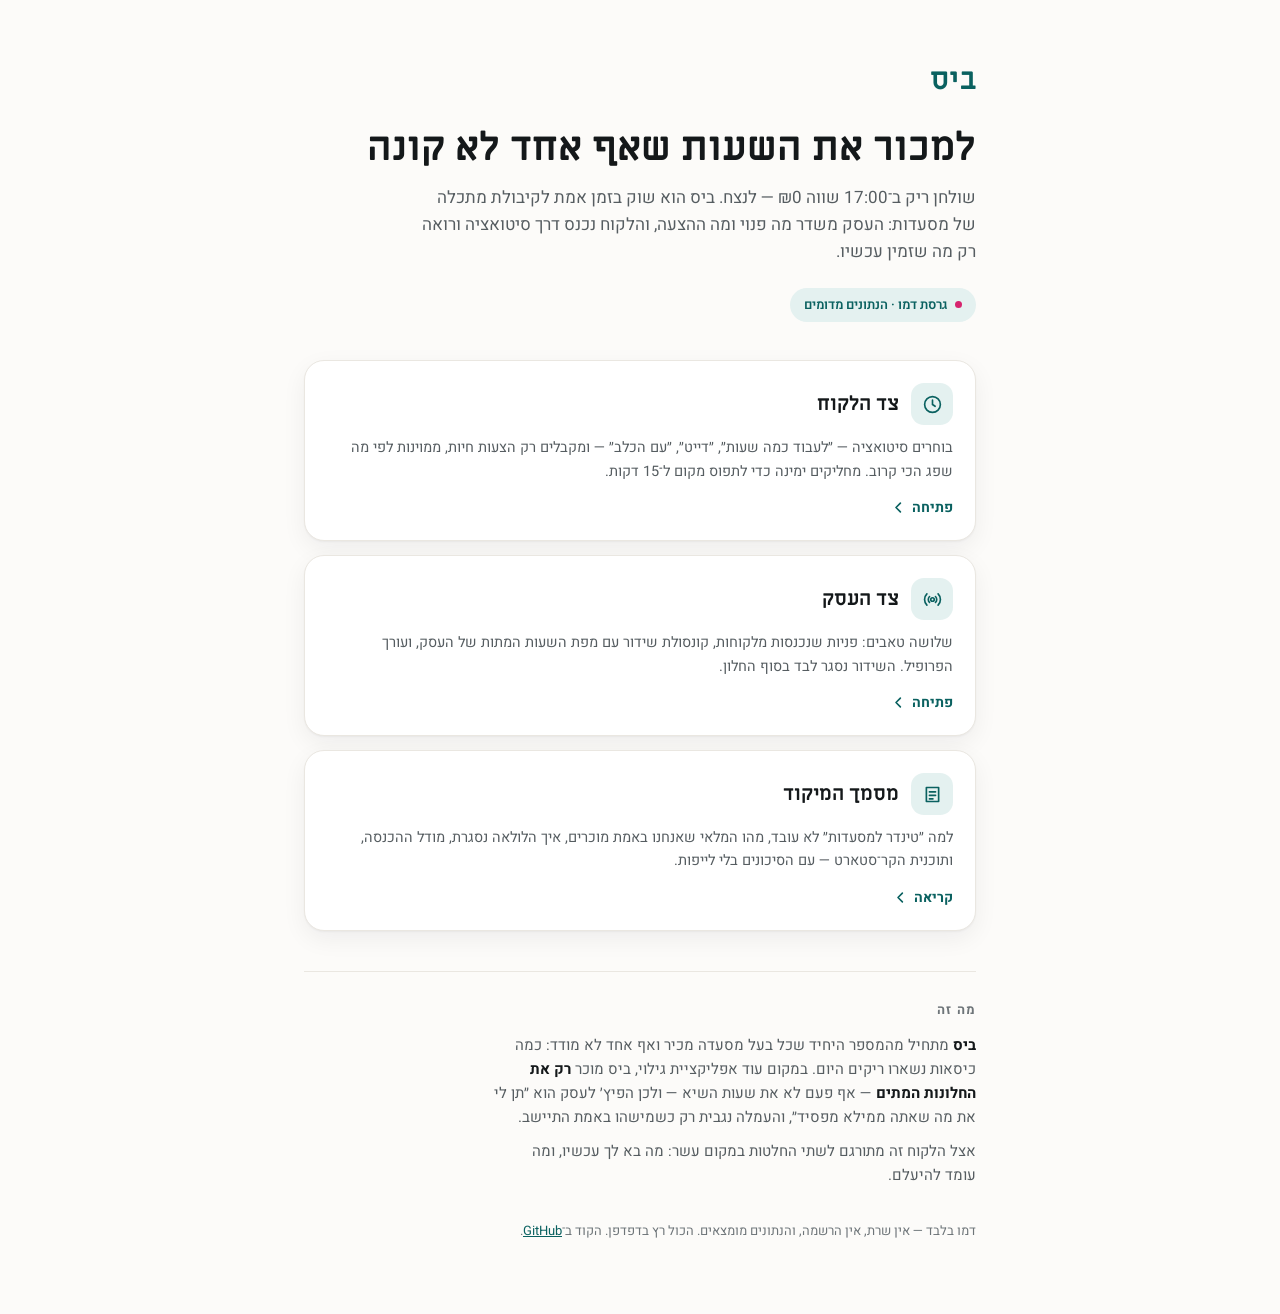
==== index.html @ d041644c "ביס — demo: customer app, business app, focusing memo A browser-only demo for a real-time marketplac" ====
<!doctype html>
<html lang="he">
<head>
<meta charset="utf-8" />
<meta name="viewport" content="width=device-width, initial-scale=1, viewport-fit=cover" />
<meta name="theme-color" content="#FCFBF9" />
<title>ביס · דמו</title>
<meta name="description" content="ביס — שוק בזמן אמת לקיבולת מתכלה של מסעדות. דמו של צד הלקוח, צד העסק ומסמך המיקוד." />
<link rel="preconnect" href="https://fonts.googleapis.com" />
<link rel="preconnect" href="https://fonts.gstatic.com" crossorigin />
<link rel="stylesheet" href="https://fonts.googleapis.com/css2?family=Heebo:wght@400;500;600;700;800&family=Miriam+Libre:wght@400;700&display=swap" />
<style>
:root {
    --paper: #FCFBF9;
    --card: #FFFFFF;
    --card-2: #F5F3EF;
    --line: #EAE7E1;
    --ink: #14181A;
    --ink-soft: #565D61;
    --ink-faint: #6E7579;
    --teal: #0E7C7B;
    --teal-deep: #0A6160;
    --teal-tint: #E4F1F0;
    --pink: #D6246E;
    --shadow: 0 1px 2px rgba(20,24,26,.04), 0 8px 24px rgba(20,24,26,.06);
    --font-display: 'Miriam Libre', Heebo, Georgia, serif;
    --font-ui: 'Heebo', system-ui, -apple-system, 'Segoe UI', sans-serif;
}
* { margin: 0; padding: 0; box-sizing: border-box; }
body {
    background: var(--paper); color: var(--ink);
    font-family: var(--font-ui); line-height: 1.6;
    direction: rtl;
    -webkit-font-smoothing: antialiased;
}
.wrap { max-width: 720px; margin: 0 auto; padding: 56px 24px 72px; }

.mark {
    font-family: var(--font-display); font-weight: 700;
    font-size: 30px; color: var(--teal-deep); letter-spacing: .3px;
}
h1 {
    font-family: var(--font-display); font-weight: 700;
    font-size: clamp(28px, 6vw, 40px); line-height: 1.2;
    margin-top: 20px; text-wrap: balance;
}
.lede {
    font-size: 17px; color: var(--ink-soft); margin-top: 12px;
    max-width: 56ch; text-wrap: pretty;
}
.pill {
    display: inline-flex; align-items: center; gap: 8px;
    background: var(--teal-tint); color: var(--teal-deep);
    font-size: 13px; font-weight: 600;
    padding: 7px 14px; border-radius: 999px; margin-top: 22px;
}
.pill i { width: 7px; height: 7px; border-radius: 50%; background: var(--pink); }

.grid { display: grid; gap: 14px; margin-top: 38px; }
a.card {
    display: block; text-decoration: none; color: inherit;
    background: var(--card); border: 1px solid var(--line);
    border-radius: 20px; padding: 22px 22px 20px;
    box-shadow: var(--shadow);
    transition: transform .16s ease, box-shadow .16s ease, border-color .16s ease;
}
a.card:hover {
    transform: translateY(-2px);
    border-color: var(--teal);
    box-shadow: 0 2px 6px rgba(20,24,26,.05), 0 16px 36px rgba(20,24,26,.10);
}
a.card:focus-visible { outline: 3px solid var(--teal); outline-offset: 3px; }
.card .top { display: flex; align-items: center; gap: 12px; }
.card .ico {
    width: 42px; height: 42px; flex-shrink: 0; border-radius: 13px;
    background: var(--teal-tint); color: var(--teal-deep);
    display: grid; place-items: center;
}
.card .ico svg { width: 21px; height: 21px; }
.card h2 { font-family: var(--font-display); font-weight: 700; font-size: 20px; }
.card p { font-size: 14.5px; color: var(--ink-soft); margin-top: 11px; text-wrap: pretty; }
.card .go {
    display: inline-flex; align-items: center; gap: 6px;
    margin-top: 14px; font-size: 14px; font-weight: 700; color: var(--teal-deep);
}
.card .go svg { width: 15px; height: 15px; }

.about {
    margin-top: 40px; padding-top: 28px; border-top: 1px solid var(--line);
}
.about h3 { font-size: 13px; font-weight: 700; letter-spacing: 1.2px; color: var(--ink-faint); }
.about p { font-size: 15px; color: var(--ink-soft); margin-top: 12px; max-width: 62ch; text-wrap: pretty; }
.about p + p { margin-top: 10px; }
.about b { color: var(--ink); font-weight: 700; }

.foot { margin-top: 34px; font-size: 13px; color: var(--ink-faint); }
.foot a { color: var(--teal-deep); }

@media (prefers-reduced-motion: reduce) { a.card { transition: none; } }
</style>
</head>
<body>
<div class="wrap">

    <div class="mark">ביס</div>
    <h1>למכור את השעות שאף אחד לא קונה</h1>
    <p class="lede">
        שולחן ריק ב־17:00 שווה ₪0 — לנצח. ביס הוא שוק בזמן אמת לקיבולת מתכלה של מסעדות:
        העסק משדר מה פנוי ומה ההצעה, והלקוח נכנס דרך סיטואציה ורואה רק מה שזמין עכשיו.
    </p>
    <div class="pill"><i></i>גרסת דמו · הנתונים מדומים</div>

    <div class="grid">

        <a class="card" href="customer.html">
            <div class="top">
                <div class="ico">
                    <svg viewBox="0 0 24 24" fill="none" stroke="currentColor" stroke-width="1.9" stroke-linecap="round"><circle cx="12" cy="12" r="9"></circle><path d="M12 7v5l3 2"></path></svg>
                </div>
                <h2>צד הלקוח</h2>
            </div>
            <p>
                בוחרים סיטואציה — ״לעבוד כמה שעות״, ״דייט״, ״עם הכלב״ — ומקבלים רק הצעות חיות,
                ממוינות לפי מה שפג הכי קרוב. מחליקים ימינה כדי לתפוס מקום ל־15 דקות.
            </p>
            <span class="go">פתיחה
                <svg viewBox="0 0 24 24" fill="none" stroke="currentColor" stroke-width="2.6" stroke-linecap="round" stroke-linejoin="round"><path d="M15 5l-7 7 7 7"></path></svg>
            </span>
        </a>

        <a class="card" href="business.html">
            <div class="top">
                <div class="ico">
                    <svg viewBox="0 0 24 24" fill="none" stroke="currentColor" stroke-width="1.9" stroke-linecap="round" stroke-linejoin="round"><circle cx="12" cy="12" r="2"></circle><path d="M8.6 8.6a4.8 4.8 0 0 0 0 6.8M15.4 8.6a4.8 4.8 0 0 1 0 6.8"></path><path d="M5.6 5.6a9 9 0 0 0 0 12.8M18.4 5.6a9 9 0 0 1 0 12.8"></path></svg>
                </div>
                <h2>צד העסק</h2>
            </div>
            <p>
                שלושה טאבים: פניות שנכנסות מלקוחות, קונסולת שידור עם מפת השעות המתות של העסק,
                ועורך הפרופיל. השידור נסגר לבד בסוף החלון.
            </p>
            <span class="go">פתיחה
                <svg viewBox="0 0 24 24" fill="none" stroke="currentColor" stroke-width="2.6" stroke-linecap="round" stroke-linejoin="round"><path d="M15 5l-7 7 7 7"></path></svg>
            </span>
        </a>

        <a class="card" href="concept.html">
            <div class="top">
                <div class="ico">
                    <svg viewBox="0 0 24 24" fill="none" stroke="currentColor" stroke-width="1.9" stroke-linecap="round" stroke-linejoin="round"><path d="M5 4h14v16H5z"></path><path d="M8.5 9h7M8.5 13h7M8.5 17h4"></path></svg>
                </div>
                <h2>מסמך המיקוד</h2>
            </div>
            <p>
                למה ״טינדר למסעדות״ לא עובד, מהו המלאי שאנחנו באמת מוכרים, איך הלולאה נסגרת,
                מודל ההכנסה, ותוכנית הקר־סטארט — עם הסיכונים בלי לייפות.
            </p>
            <span class="go">קריאה
                <svg viewBox="0 0 24 24" fill="none" stroke="currentColor" stroke-width="2.6" stroke-linecap="round" stroke-linejoin="round"><path d="M15 5l-7 7 7 7"></path></svg>
            </span>
        </a>

    </div>

    <div class="about">
        <h3>מה זה</h3>
        <p>
            <b>ביס</b> מתחיל מהמספר היחיד שכל בעל מסעדה מכיר ואף אחד לא מודד: כמה כיסאות נשארו ריקים היום.
            במקום עוד אפליקציית גילוי, ביס מוכר <b>רק את החלונות המתים</b> — אף פעם לא את שעות השיא —
            ולכן הפיץ׳ לעסק הוא ״תן לי את מה שאתה ממילא מפסיד״, והעמלה נגבית רק כשמישהו באמת התיישב.
        </p>
        <p>
            אצל הלקוח זה מתורגם לשתי החלטות במקום עשר: מה בא לך עכשיו, ומה עומד להיעלם.
        </p>
    </div>

    <p class="foot">
        דמו בלבד — אין שרת, אין הרשמה, והנתונים מומצאים. הכול רץ בדפדפן.
        הקוד ב־<a href="https://github.com/Ld2000king/taim-li">GitHub</a>.
    </p>

</div>
</body>
</html>
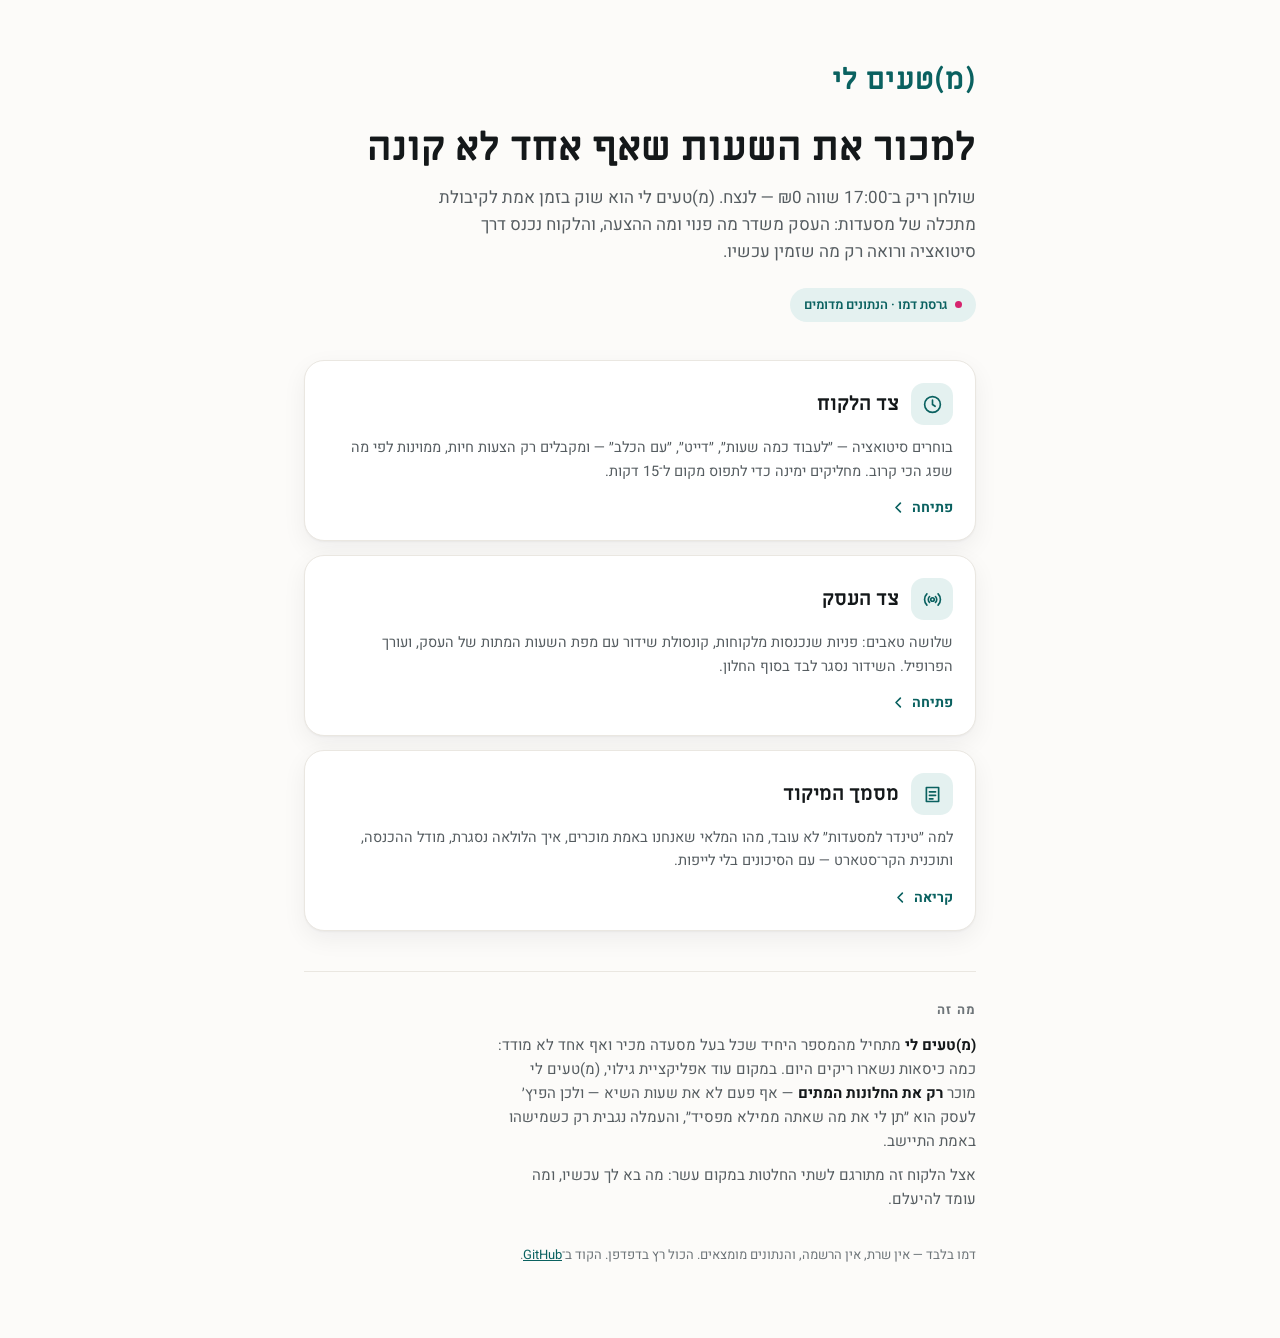
==== commit 051b50a2: "rename: ביס -> (מ)טעים לי Renames the product across every surface — titles, wordmarks, meta descrip" ====
--- a/index.html
+++ b/index.html
@@ -4,8 +4,8 @@
 <meta charset="utf-8" />
 <meta name="viewport" content="width=device-width, initial-scale=1, viewport-fit=cover" />
 <meta name="theme-color" content="#FCFBF9" />
-<title>ביס · דמו</title>
-<meta name="description" content="ביס — שוק בזמן אמת לקיבולת מתכלה של מסעדות. דמו של צד הלקוח, צד העסק ומסמך המיקוד." />
+<title>(מ)טעים לי · דמו</title>
+<meta name="description" content="(מ)טעים לי — שוק בזמן אמת לקיבולת מתכלה של מסעדות. דמו של צד הלקוח, צד העסק ומסמך המיקוד." />
 <link rel="preconnect" href="https://fonts.googleapis.com" />
 <link rel="preconnect" href="https://fonts.gstatic.com" crossorigin />
 <link rel="stylesheet" href="https://fonts.googleapis.com/css2?family=Heebo:wght@400;500;600;700;800&family=Miriam+Libre:wght@400;700&display=swap" />
@@ -102,10 +102,10 @@
 <body>
 <div class="wrap">
 
-    <div class="mark">ביס</div>
+    <div class="mark">(מ)טעים לי</div>
     <h1>למכור את השעות שאף אחד לא קונה</h1>
     <p class="lede">
-        שולחן ריק ב־17:00 שווה ₪0 — לנצח. ביס הוא שוק בזמן אמת לקיבולת מתכלה של מסעדות:
+        שולחן ריק ב־17:00 שווה ₪0 — לנצח. (מ)טעים לי הוא שוק בזמן אמת לקיבולת מתכלה של מסעדות:
         העסק משדר מה פנוי ומה ההצעה, והלקוח נכנס דרך סיטואציה ורואה רק מה שזמין עכשיו.
     </p>
     <div class="pill"><i></i>גרסת דמו · הנתונים מדומים</div>
@@ -165,8 +165,8 @@
     <div class="about">
         <h3>מה זה</h3>
         <p>
-            <b>ביס</b> מתחיל מהמספר היחיד שכל בעל מסעדה מכיר ואף אחד לא מודד: כמה כיסאות נשארו ריקים היום.
-            במקום עוד אפליקציית גילוי, ביס מוכר <b>רק את החלונות המתים</b> — אף פעם לא את שעות השיא —
+            <b>(מ)טעים לי</b> מתחיל מהמספר היחיד שכל בעל מסעדה מכיר ואף אחד לא מודד: כמה כיסאות נשארו ריקים היום.
+            במקום עוד אפליקציית גילוי, (מ)טעים לי מוכר <b>רק את החלונות המתים</b> — אף פעם לא את שעות השיא —
             ולכן הפיץ׳ לעסק הוא ״תן לי את מה שאתה ממילא מפסיד״, והעמלה נגבית רק כשמישהו באמת התיישב.
         </p>
         <p>
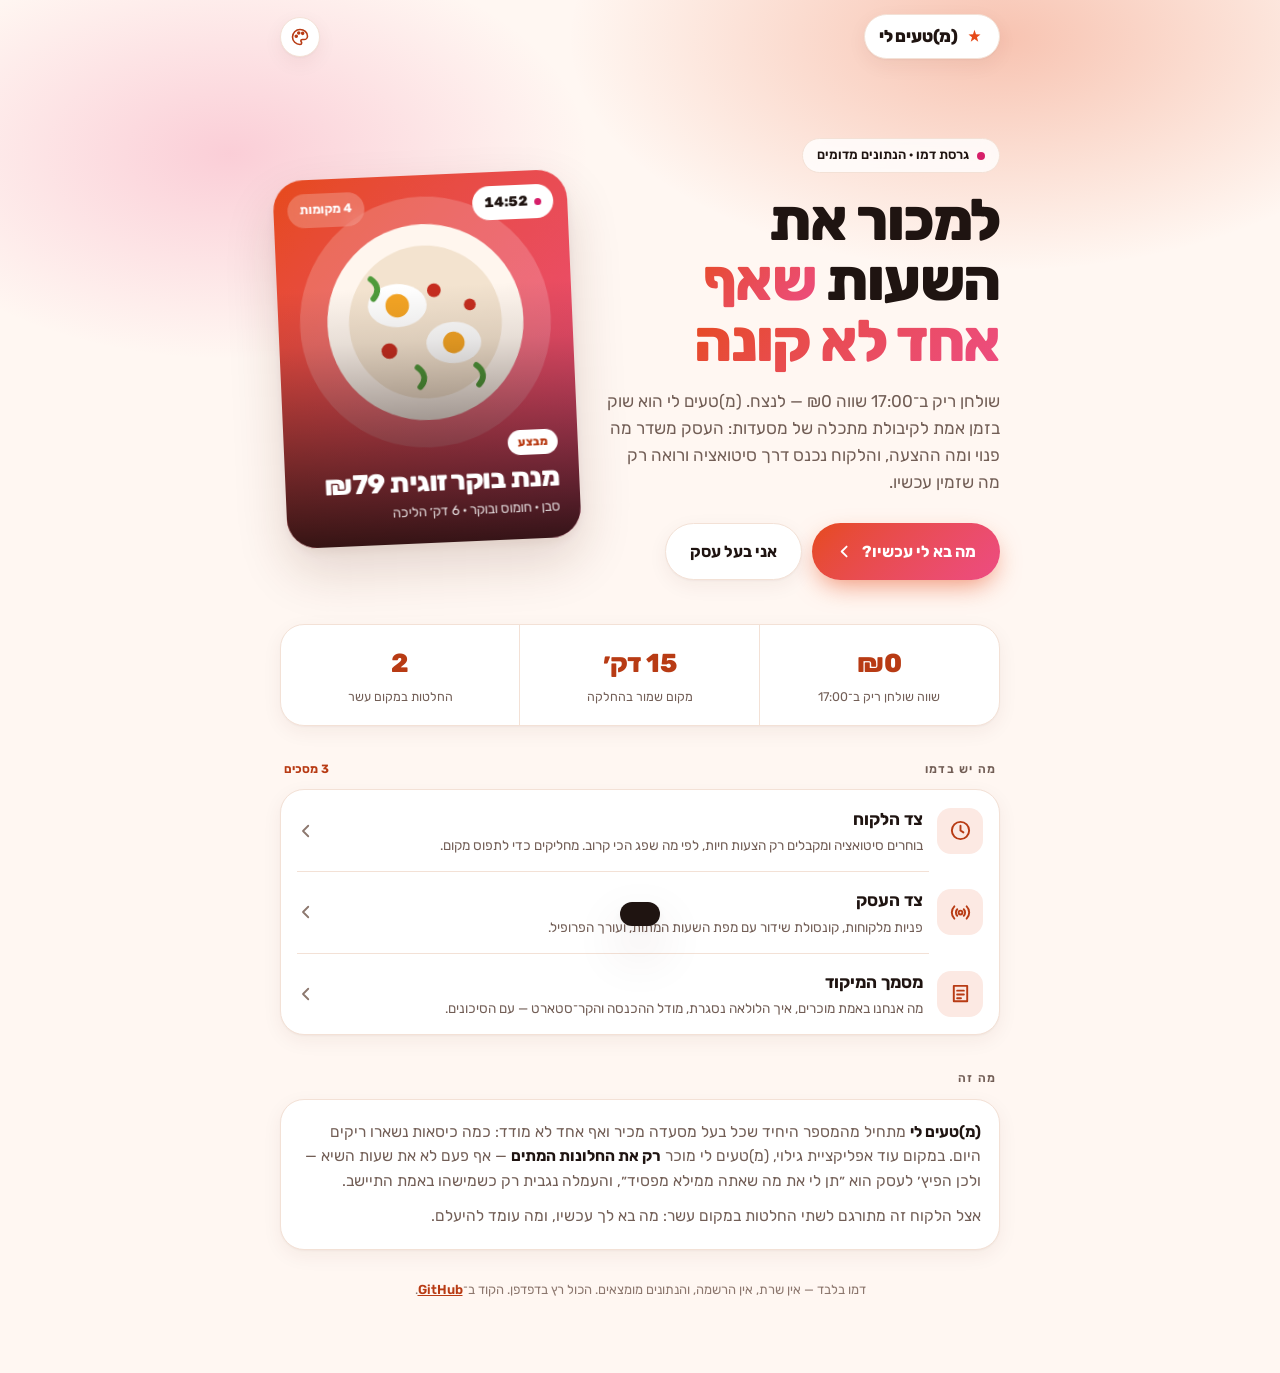
==== commit 1f65317b: "SuperUI pass 2: text size, UI style, review step, large->compact titles - appearance sheet: text siz" ====
--- a/index.html
+++ b/index.html
@@ -1,184 +1,851 @@
 <!doctype html>
-<html lang="he">
+<html lang="he" dir="rtl">
 <head>
 <meta charset="utf-8" />
 <meta name="viewport" content="width=device-width, initial-scale=1, viewport-fit=cover" />
-<meta name="theme-color" content="#FCFBF9" />
+<meta name="theme-color" content="#FFF7F2" />
 <title>(מ)טעים לי · דמו</title>
 <meta name="description" content="(מ)טעים לי — שוק בזמן אמת לקיבולת מתכלה של מסעדות. דמו של צד הלקוח, צד העסק ומסמך המיקוד." />
 <link rel="preconnect" href="https://fonts.googleapis.com" />
 <link rel="preconnect" href="https://fonts.gstatic.com" crossorigin />
-<link rel="stylesheet" href="https://fonts.googleapis.com/css2?family=Heebo:wght@400;500;600;700;800&family=Miriam+Libre:wght@400;700&display=swap" />
+<link rel="stylesheet" href="https://fonts.googleapis.com/css2?family=Rubik:wght@400;500;600;700;800&display=swap" />
+<!--SUPER:boot-->
+<script>
+(function () {
+    try {
+        var s = JSON.parse(localStorage.getItem('taimli-look') || '{}');
+        var dark = s.mode ? s.mode === 'dark' : matchMedia('(prefers-color-scheme: dark)').matches;
+        var r = document.documentElement;
+        r.setAttribute('data-theme', dark ? 'dark' : 'light');
+        if (s.accent) r.style.setProperty('--accent', s.accent);
+        if (s.ts) r.style.setProperty('--ts', s.ts);
+        if (s.ui && s.ui !== 'rounded') r.setAttribute('data-ui', s.ui);
+    } catch (e) {}
+})();
+</script>
+<!--/SUPER:boot-->
 <style>
-:root {
-    --paper: #FCFBF9;
-    --card: #FFFFFF;
-    --card-2: #F5F3EF;
-    --line: #EAE7E1;
-    --ink: #14181A;
-    --ink-soft: #565D61;
-    --ink-faint: #6E7579;
-    --teal: #0E7C7B;
-    --teal-deep: #0A6160;
-    --teal-tint: #E4F1F0;
-    --pink: #D6246E;
-    --shadow: 0 1px 2px rgba(20,24,26,.04), 0 8px 24px rgba(20,24,26,.06);
-    --font-display: 'Miriam Libre', Heebo, Georgia, serif;
-    --font-ui: 'Heebo', system-ui, -apple-system, 'Segoe UI', sans-serif;
-}
+/* Home page. Colours, fonts and dark mode come from the SUPER block that
+   src/apply-super.mjs appends to this stylesheet. */
 * { margin: 0; padding: 0; box-sizing: border-box; }
 body {
-    background: var(--paper); color: var(--ink);
+    background: var(--bg); color: var(--text);
     font-family: var(--font-ui); line-height: 1.6;
-    direction: rtl;
     -webkit-font-smoothing: antialiased;
 }
-.wrap { max-width: 720px; margin: 0 auto; padding: 56px 24px 72px; }
-
-.mark {
-    font-family: var(--font-display); font-weight: 700;
-    font-size: 30px; color: var(--teal-deep); letter-spacing: .3px;
-}
+a { color: inherit; }
+.wrap { max-width: 760px; margin: 0 auto; padding: 0 20px 72px; }
+
+/* ---------- hero ---------- */
+html { overflow-x: clip; }
+body { position: relative; isolation: isolate; }
+.hero-wash {
+    position: absolute; z-index: -1; inset: 0 0 auto 0; height: 640px; pointer-events: none;
+    background:
+        radial-gradient(48% 52% at 78% 6%, color-mix(in srgb, var(--accent) 30%, transparent) 0%, transparent 70%),
+        radial-gradient(40% 46% at 18% 24%, color-mix(in srgb, var(--accent-hot) 24%, transparent) 0%, transparent 70%),
+        linear-gradient(to bottom, transparent 60%, var(--bg));
+}
+.top {
+    position: sticky; top: 0; z-index: 20; margin: 0 -20px; padding: 14px 20px;
+    display: flex; align-items: center; justify-content: space-between;
+    border-bottom: 1px solid transparent; transition: background-color .2s, border-color .2s;
+}
+.top.scrolled { background: var(--topbar); backdrop-filter: blur(18px); -webkit-backdrop-filter: blur(18px); border-bottom-color: var(--border); }
+.compact { position: absolute; left: 50%; top: 50%; transform: translate(-50%, -50%); font-size: 17px; font-weight: 700; opacity: 0; pointer-events: none; white-space: nowrap; }
+.brand-chip { transition: opacity .1s linear; }
+.brand-chip {
+    display: inline-flex; align-items: center; gap: 8px;
+    background: var(--surface); border: 1px solid var(--border); box-shadow: var(--shadow-card);
+    border-radius: 999px; padding: 8px 16px 8px 14px; font-weight: 800; font-size: 17px; letter-spacing: -.2px;
+}
+.brand-chip svg { width: 17px; height: 17px; color: var(--accent); }
+
+.hero { display: grid; gap: 28px; align-items: center; padding-top: 28px; }
+@media (min-width: 720px) { .hero { grid-template-columns: 1.15fr .85fr; padding-top: 64px; } }
+.live-pill {
+    display: inline-flex; align-items: center; gap: 8px;
+    background: color-mix(in srgb, var(--surface) 80%, transparent); backdrop-filter: blur(8px);
+    border: 1px solid var(--border); border-radius: 999px; padding: 6px 14px;
+    font-size: 13px; font-weight: 600;
+}
+.live-pill i { width: 8px; height: 8px; border-radius: 50%; background: var(--urgent); animation: pulse 1.3s ease-in-out infinite; }
+@keyframes pulse { 0%, 100% { box-shadow: 0 0 0 0 color-mix(in srgb, var(--urgent) 50%, transparent); } 50% { box-shadow: 0 0 0 7px transparent; } }
 h1 {
-    font-family: var(--font-display); font-weight: 700;
-    font-size: clamp(28px, 6vw, 40px); line-height: 1.2;
-    margin-top: 20px; text-wrap: balance;
-}
-.lede {
-    font-size: 17px; color: var(--ink-soft); margin-top: 12px;
-    max-width: 56ch; text-wrap: pretty;
-}
-.pill {
-    display: inline-flex; align-items: center; gap: 8px;
-    background: var(--teal-tint); color: var(--teal-deep);
-    font-size: 13px; font-weight: 600;
-    padding: 7px 14px; border-radius: 999px; margin-top: 22px;
-}
-.pill i { width: 7px; height: 7px; border-radius: 50%; background: var(--pink); }
-
-.grid { display: grid; gap: 14px; margin-top: 38px; }
-a.card {
-    display: block; text-decoration: none; color: inherit;
-    background: var(--card); border: 1px solid var(--line);
-    border-radius: 20px; padding: 22px 22px 20px;
-    box-shadow: var(--shadow);
-    transition: transform .16s ease, box-shadow .16s ease, border-color .16s ease;
-}
-a.card:hover {
-    transform: translateY(-2px);
-    border-color: var(--teal);
-    box-shadow: 0 2px 6px rgba(20,24,26,.05), 0 16px 36px rgba(20,24,26,.10);
-}
-a.card:focus-visible { outline: 3px solid var(--teal); outline-offset: 3px; }
-.card .top { display: flex; align-items: center; gap: 12px; }
-.card .ico {
-    width: 42px; height: 42px; flex-shrink: 0; border-radius: 13px;
-    background: var(--teal-tint); color: var(--teal-deep);
-    display: grid; place-items: center;
-}
-.card .ico svg { width: 21px; height: 21px; }
-.card h2 { font-family: var(--font-display); font-weight: 700; font-size: 20px; }
-.card p { font-size: 14.5px; color: var(--ink-soft); margin-top: 11px; text-wrap: pretty; }
-.card .go {
-    display: inline-flex; align-items: center; gap: 6px;
-    margin-top: 14px; font-size: 14px; font-weight: 700; color: var(--teal-deep);
-}
-.card .go svg { width: 15px; height: 15px; }
-
-.about {
-    margin-top: 40px; padding-top: 28px; border-top: 1px solid var(--line);
-}
-.about h3 { font-size: 13px; font-weight: 700; letter-spacing: 1.2px; color: var(--ink-faint); }
-.about p { font-size: 15px; color: var(--ink-soft); margin-top: 12px; max-width: 62ch; text-wrap: pretty; }
+    font-family: var(--font-display); font-weight: 800;
+    font-size: clamp(38px, 9vw, 58px); line-height: 1.04; letter-spacing: -1.4px;
+    margin-top: 18px; text-wrap: balance;
+}
+h1 em { font-style: normal; -webkit-box-decoration-break: clone; box-decoration-break: clone; background: var(--grad); -webkit-background-clip: text; background-clip: text; color: transparent; }
+.lede { font-size: 17px; color: var(--muted); margin-top: 16px; max-width: 46ch; text-wrap: pretty; }
+.ctas { display: flex; flex-wrap: wrap; gap: 10px; margin-top: 26px; }
+.cta {
+    display: inline-flex; align-items: center; gap: 9px; text-decoration: none;
+    border-radius: 999px; padding: 15px 24px; font-weight: 700; font-size: 16px;
+    transition: transform .18s cubic-bezier(.34,1.56,.64,1), box-shadow .2s;
+}
+.cta svg { width: 17px; height: 17px; }
+.cta.primary { background: var(--grad); color: #fff; box-shadow: var(--glow); }
+.cta.ghost { background: var(--surface); border: 1px solid var(--border); color: var(--text); box-shadow: var(--shadow-card); }
+.cta:hover { transform: translateY(-2px); }
+.cta:active { transform: scale(.96); }
+.cta:focus-visible, a.row:focus-visible { outline: 3px solid var(--accent); outline-offset: 3px; }
+
+/* ---------- mock offer card ---------- */
+.mock {
+    position: relative; border-radius: 30px; overflow: hidden; aspect-ratio: 4 / 5; max-width: 340px; width: 100%;
+    justify-self: center; box-shadow: var(--shadow-pop); color: #fff; transform: rotate(-2.5deg);
+    background: var(--grad);
+}
+.mock .plate { position: absolute; inset: 0; }
+.mock .plate svg { width: 100%; height: 100%; display: block; }
+.mock::after { content: ''; position: absolute; inset: 0; background: linear-gradient(to top, rgba(22,10,6,.85), rgba(22,10,6,.1) 55%, transparent 70%); }
+.mock .chips { position: absolute; z-index: 2; top: 14px; inset-inline: 14px; display: flex; justify-content: space-between; }
+.mock .timer {
+    background: #fff; color: #1F1411; font-weight: 800; font-size: 14px; padding: 6px 12px; border-radius: 999px;
+    font-variant-numeric: tabular-nums; display: inline-flex; gap: 6px; align-items: center;
+}
+.mock .timer i { width: 7px; height: 7px; border-radius: 50%; background: var(--urgent); }
+.mock .seats { background: rgba(255,255,255,.22); backdrop-filter: blur(8px); font-weight: 700; font-size: 12.5px; padding: 6px 12px; border-radius: 999px; }
+.mock .body { position: absolute; z-index: 2; inset-inline: 0; bottom: 0; padding: 20px; }
+.mock .eyebrow { display: inline-block; background: #fff; color: var(--accent-deep); font-size: 11.5px; font-weight: 800; padding: 3px 10px; border-radius: 999px; }
+:root[data-theme="dark"] .mock .eyebrow { color: color-mix(in srgb, var(--accent) 80%, #000); }
+.mock b { display: block; font-size: 27px; font-weight: 800; line-height: 1.12; margin-top: 8px; letter-spacing: -.5px; }
+.mock small { display: block; font-size: 13.5px; opacity: .85; margin-top: 4px; }
+
+/* ---------- stats ---------- */
+.stats {
+    display: grid; grid-template-columns: repeat(3, 1fr); margin-top: 44px;
+    background: var(--surface); border: 1px solid var(--border); border-radius: var(--r-card); box-shadow: var(--shadow-card);
+}
+.stats div { padding: 18px 10px; text-align: center; }
+.stats div + div { border-inline-start: 1px solid var(--border); }
+.stats b { display: block; font-size: 26px; font-weight: 800; letter-spacing: -.5px; color: var(--accent-deep); }
+.stats span { display: block; font-size: 12.5px; color: var(--muted); margin-top: 2px; }
+
+/* ---------- grouped rows ---------- */
+.label {
+    display: flex; justify-content: space-between; align-items: baseline;
+    margin: 34px 4px 10px; font-size: 12px; font-weight: 600; letter-spacing: 1.2px; color: var(--muted);
+}
+.label span { letter-spacing: 0; color: var(--accent-deep); font-weight: 700; }
+.group { background: var(--surface); border: 1px solid var(--border); border-radius: var(--r-card); box-shadow: var(--shadow-card); overflow: hidden; }
+a.row {
+    display: flex; align-items: center; gap: 14px; padding: 16px; text-decoration: none; position: relative;
+    transition: background-color .15s;
+}
+a.row + a.row::before { content: ''; position: absolute; top: 0; left: 16px; right: 70px; height: 1px; background: var(--border); }
+a.row:hover { background: var(--raised); }
+.tile {
+    width: 46px; height: 46px; border-radius: 14px; flex-shrink: 0; display: grid; place-items: center;
+    background: var(--accent-soft); color: var(--accent-deep);
+}
+.tile svg { width: 23px; height: 23px; }
+.row .txt { flex: 1; min-width: 0; }
+.row .txt b { display: block; font-size: 17px; font-weight: 700; }
+.row .txt small { display: block; font-size: 13.5px; color: var(--muted); margin-top: 2px; line-height: 1.5; text-wrap: pretty; }
+.row .chev { width: 18px; height: 18px; color: var(--faint); flex-shrink: 0; transition: transform .2s; }
+a.row:hover .chev { transform: translateX(-3px); color: var(--accent); }
+
+/* ---------- about ---------- */
+.about { padding: 20px 18px; }
+.about p { font-size: 15.5px; color: var(--muted); text-wrap: pretty; }
 .about p + p { margin-top: 10px; }
-.about b { color: var(--ink); font-weight: 700; }
-
-.foot { margin-top: 34px; font-size: 13px; color: var(--ink-faint); }
-.foot a { color: var(--teal-deep); }
-
-@media (prefers-reduced-motion: reduce) { a.card { transition: none; } }
+.about b { color: var(--text); font-weight: 700; }
+.foot { margin-top: 30px; font-size: 13px; color: var(--faint); text-align: center; }
+.foot a { color: var(--accent-deep); font-weight: 600; }
+
+/* ---------- entrance ---------- */
+@keyframes rise { from { opacity: 0; transform: translateY(14px); } }
+.rise { animation: rise .45s cubic-bezier(.22,1,.36,1) both; animation-delay: calc(var(--i, 0) * 70ms); }
+.mock.rise { animation-name: riseTilt; }
+@keyframes riseTilt { from { opacity: 0; transform: translateY(20px) rotate(2deg); } }
+@media (prefers-reduced-motion: reduce) { .rise, .live-pill i { animation: none; } .cta { transition: none; } }
+
+/* SUPER:style */
+
+@property --accent { syntax: '<color>'; inherits: true; initial-value: #E64A19; }
+:root {
+    /* ---- one accent drives everything; swapped live from the sheet ---- */
+    --accent: #E64A19;                 /* פפריקה */
+    --accent-hot: var(--accent);       /* gradient partner, hue-shifted below */
+    --urgent: #D61F69;                 /* expiring · destructive — semantic, not brand */
+
+    /* ---- warm, appetising neutrals ---- */
+    --bg: #FFF7F2;
+    --bg-edge: #F9E9DF;
+    --surface: #FFFFFF;
+    --raised: #FFF0E7;
+    --border: #F3E1D6;
+    --text: #1F1411;
+    --muted: #725E56;
+    --faint: #8C776E;
+
+    --accent-deep: color-mix(in srgb, var(--accent) 80%, #000);
+    --accent-soft: color-mix(in srgb, var(--accent) 12%, var(--surface));
+    --accent-line: color-mix(in srgb, var(--accent) 32%, var(--surface));
+    --urgent-soft: color-mix(in srgb, var(--urgent) 11%, var(--surface));
+    --grad: linear-gradient(135deg, var(--accent) 0%, var(--accent-hot) 100%);
+    --glow: 0 10px 26px -6px color-mix(in srgb, var(--accent) 60%, transparent);
+
+    --shadow-card: 0 1px 2px rgba(80, 30, 10, .04), 0 6px 20px rgba(80, 30, 10, .06);
+    --shadow-pop: 0 4px 10px rgba(80, 30, 10, .06), 0 24px 52px rgba(80, 30, 10, .16);
+    --scrim: rgba(36, 14, 6, .5);
+    --topbar: color-mix(in srgb, var(--bg) 82%, transparent);
+
+    --font-display: 'Rubik', 'Heebo', system-ui, sans-serif;
+    --font-ui: 'Rubik', 'Heebo', system-ui, -apple-system, 'Segoe UI', sans-serif;
+
+    /* ---- UI style: Rounded (default) · Soft · Crisp ---- */
+    --r-card: 24px;
+    --r-card-lg: 30px;
+    --r-tile: 14px;
+    --r-field: 16px;
+    --r-btn: 999px;
+    --r-chip: 999px;
+    --ts: 1;                           /* text size: .9 · 1 · 1.12 · 1.25 */
+
+    /* ---- legacy role names, so every older rule follows the new palette ---- */
+    --paper: var(--bg);
+    --paper-edge: var(--bg-edge);
+    --card: var(--surface);
+    --card-2: var(--raised);
+    --line: var(--border);
+    --ink: var(--text);
+    --ink-soft: var(--muted);
+    --ink-faint: var(--faint);
+    --teal: var(--accent);
+    --teal-deep: var(--accent-deep);
+    --teal-tint: var(--accent-soft);
+    --pink: var(--urgent);
+    --pink-tint: var(--urgent-soft);
+    --sage: var(--accent);
+    --sage-tint: var(--accent-soft);
+    --clay: var(--accent);
+    --clay-deep: var(--accent-deep);
+    --clay-tint: var(--accent-soft);
+    --honey: var(--urgent);
+    --honey-tint: var(--urgent-soft);
+    --plum: var(--muted);
+    --plum-tint: var(--raised);
+    --plum-line: var(--border);
+    --rose: var(--urgent);
+    --rose-tint: var(--urgent-soft);
+    --shadow-soft: var(--shadow-card);
+    --shadow-lift: var(--shadow-pop);
+    --shadow-depth-sm: var(--shadow-card);
+    --shadow-depth-md: var(--shadow-card);
+    --shadow-depth-lg: var(--shadow-pop);
+    --radius-sm: var(--r-field);
+    --radius-tile: var(--r-field);
+    --radius-btn: var(--r-btn);
+    --radius-card: var(--r-card);
+    --radius-frame: var(--r-card-lg);
+
+    color-scheme: light;
+    transition: --accent .25s ease-out;
+}
+:root[data-ui="soft"]  { --r-card: 16px; --r-card-lg: 20px; --r-tile: 11px; --r-field: 12px; --r-btn: 14px; --r-chip: 12px; }
+:root[data-ui="crisp"] { --r-card: 10px; --r-card-lg: 12px; --r-tile: 7px;  --r-field: 8px;  --r-btn: 8px;  --r-chip: 6px; }
+/* text size scales the page content; the appearance sheet and its bar stay put */
+body > :not(.su-wrap, .su-pending, .su-toast, .su-open, script, style) { zoom: var(--ts); }
+.su-preview { zoom: var(--ts); }
+@supports (color: oklch(from red l c h)) {
+    :root { --accent-hot: oklch(from var(--accent) calc(l + .03) c calc(h - 32)); }
+}
+:root[data-theme="dark"] {
+    --urgent: #FF4F93;
+    --bg: #140E0C;
+    --bg-edge: #0B0807;
+    --surface: #1E1613;
+    --raised: #2A1F1B;
+    --border: rgb(255 255 255 / .08);
+    --text: #FBF1EC;
+    --muted: #BFA9A0;
+    --faint: #9C877E;
+    --accent-deep: color-mix(in srgb, var(--accent) 62%, #fff);
+    --accent-soft: color-mix(in srgb, var(--accent) 20%, var(--surface));
+    --accent-line: color-mix(in srgb, var(--accent) 45%, var(--surface));
+    --urgent-soft: color-mix(in srgb, var(--urgent) 18%, var(--surface));
+    --shadow-card: none;
+    --shadow-pop: 0 24px 60px rgba(0, 0, 0, .55);
+    --scrim: rgba(0, 0, 0, .62);
+    color-scheme: dark;
+}
+
+body { transition: background-color .35s ease, color .35s ease; }
+
+.su-open {
+    width: 40px; height: 40px; border-radius: 50%; flex-shrink: 0;
+    display: grid; place-items: center; cursor: pointer;
+    background: var(--surface); color: var(--accent-deep);
+    border: 1px solid var(--border); box-shadow: var(--shadow-card);
+    transition: transform .18s cubic-bezier(.34,1.56,.64,1), background .35s, border-color .35s;
+}
+.su-open svg { width: 20px; height: 20px; }
+.su-open:active { transform: scale(.92); }
+.su-open.su-float {
+    position: fixed; z-index: 60; bottom: calc(18px + env(safe-area-inset-bottom)); left: 18px;
+    width: 48px; height: 48px; box-shadow: var(--shadow-pop);
+}
+
+.su-wrap {
+    position: fixed; inset: 0; z-index: 200; background: var(--scrim);
+    opacity: 0; pointer-events: none; transition: opacity .28s ease;
+    font-family: var(--font-ui); direction: rtl; color: var(--text);
+}
+.su-wrap.show { opacity: 1; pointer-events: auto; }
+.su-sheet {
+    position: absolute; inset-inline: 0; bottom: 0; margin: 0 auto;
+    max-width: 460px; max-height: 92dvh; overflow-y: auto;
+    background: var(--bg); border-radius: var(--r-card-lg) var(--r-card-lg) 0 0;
+    padding: 10px 20px calc(110px + env(safe-area-inset-bottom));
+    transform: translateY(105%); transition: transform .34s cubic-bezier(.22,1,.36,1), background-color .35s;
+}
+.su-wrap.show .su-sheet { transform: none; }
+.su-grip { width: 42px; height: 5px; border-radius: 999px; background: var(--border); margin: 0 auto 14px; }
+.su-head { display: flex; align-items: flex-start; justify-content: space-between; gap: 12px; }
+.su-head h2 { font-family: var(--font-display); font-size: 28px; font-weight: 800; letter-spacing: -.5px; line-height: 1.15; }
+.su-head p { font-size: 14px; color: var(--muted); margin-top: 4px; }
+.su-x {
+    width: 40px; height: 40px; border-radius: 50%; border: 1px solid var(--border);
+    background: var(--surface); color: var(--text); display: grid; place-items: center; cursor: pointer; flex-shrink: 0;
+}
+.su-x svg { width: 18px; height: 18px; }
+
+.su-label {
+    display: flex; justify-content: space-between; align-items: baseline;
+    margin: 24px 4px 10px; font-size: 12px; font-weight: 600; letter-spacing: 1.2px; color: var(--muted);
+}
+.su-label span { letter-spacing: 0; color: var(--accent-deep); font-weight: 700; }
+.su-card {
+    background: var(--surface); border: 1px solid var(--border); border-radius: var(--r-card);
+    box-shadow: var(--shadow-card); transition: background-color .35s, border-color .35s;
+}
+
+/* live preview: a mini offer card */
+.su-preview { margin-top: 18px; padding: 12px; display: flex; gap: 12px; align-items: stretch; }
+.su-pv-media {
+    width: 96px; flex-shrink: 0; border-radius: var(--r-field); background: var(--grad);
+    position: relative; overflow: hidden; min-height: 112px;
+}
+.su-pv-media::before, .su-pv-media::after {
+    content: ''; position: absolute; border-radius: 50%; background: rgba(255,255,255,.9);
+}
+.su-pv-media::before { width: 64px; height: 64px; top: 24px; right: 16px; }
+.su-pv-media::after { width: 34px; height: 34px; top: 39px; right: 31px; background: color-mix(in srgb, var(--accent) 70%, #FFD08A); }
+.su-pv-body { flex: 1; min-width: 0; display: flex; flex-direction: column; gap: 3px; }
+.su-pv-chip {
+    align-self: flex-start; display: inline-flex; align-items: center; gap: 5px;
+    background: var(--urgent-soft); color: var(--urgent); font-weight: 700; font-size: 12px;
+    padding: 3px 9px; border-radius: var(--r-btn); font-variant-numeric: tabular-nums;
+}
+.su-pv-body b { font-size: 17px; font-weight: 700; margin-top: 4px; }
+.su-pv-body small { font-size: 12.5px; color: var(--muted); }
+.su-pv-row { display: flex; align-items: center; justify-content: space-between; gap: 8px; margin-top: auto; padding-top: 8px; }
+.su-pv-tag { font-size: 12px; font-weight: 600; color: var(--accent-deep); background: var(--accent-soft); padding: 4px 10px; border-radius: var(--r-btn); }
+.su-pv-cta { font-size: 13px; font-weight: 700; color: #fff; background: var(--grad); padding: 7px 14px; border-radius: var(--r-btn); box-shadow: var(--glow); }
+
+/* settings row */
+.su-row { display: flex; align-items: center; gap: 12px; padding: 14px 16px; min-height: 68px; }
+.su-tile {
+    width: 40px; height: 40px; border-radius: var(--r-tile); flex-shrink: 0;
+    display: grid; place-items: center; background: var(--accent-soft); color: var(--accent-deep);
+    transition: background-color .25s, color .25s;
+}
+.su-tile svg { width: 21px; height: 21px; }
+.su-txt { flex: 1; min-width: 0; }
+.su-txt b { display: block; font-size: 16px; font-weight: 600; }
+.su-txt small { display: block; font-size: 13px; color: var(--muted); margin-top: 1px; }
+
+/* sun / moon toggle — light: sun on sky; dark: moon among stars */
+.su-daynight {
+    position: relative; width: 62px; height: 34px; border-radius: var(--r-btn); border: 0; flex-shrink: 0;
+    background: #CFE3FF; cursor: pointer; overflow: hidden; transition: background-color .35s ease;
+}
+.su-daynight::before {           /* cloud */
+    content: ''; position: absolute; left: 9px; bottom: 6px; width: 18px; height: 7px; border-radius: var(--r-btn);
+    background: #fff; box-shadow: 5px -4px 0 -1px #fff; transition: opacity .25s, transform .35s;
+}
+.su-daynight .thumb {
+    position: absolute; top: 4px; right: 4px; width: 26px; height: 26px; border-radius: 50%;
+    background: #FFA62B; box-shadow: 0 0 0 4px rgba(255, 166, 43, .28);
+    transition: transform .34s cubic-bezier(.34,1.56,.64,1), background-color .3s, box-shadow .3s;
+}
+.su-daynight .thumb::after {     /* the bite that makes the crescent */
+    content: ''; position: absolute; width: 20px; height: 20px; border-radius: 50%;
+    top: -3px; left: -5px; background: #262150; transform: scale(0); transition: transform .3s ease;
+}
+.su-daynight .stars i {
+    position: absolute; width: 3px; height: 3px; border-radius: 50%; background: #fff;
+    opacity: 0; transform: scale(.3); transition: opacity .3s .1s, transform .3s .1s;
+}
+.su-daynight .stars i:nth-child(1) { top: 8px; right: 14px; }
+.su-daynight .stars i:nth-child(2) { top: 18px; right: 24px; width: 2px; height: 2px; }
+.su-daynight .stars i:nth-child(3) { top: 11px; right: 32px; }
+.su-daynight[aria-checked="true"] { background: #262150; }
+.su-daynight[aria-checked="true"]::before { opacity: 0; transform: translateX(-8px); }
+.su-daynight[aria-checked="true"] .thumb { transform: translateX(-28px); background: #F5F1FF; box-shadow: 0 0 10px rgba(245, 241, 255, .35); }
+.su-daynight[aria-checked="true"] .thumb::after { transform: scale(1); }
+.su-daynight[aria-checked="true"] .stars i { opacity: 1; transform: scale(1); }
+
+/* accent swatches */
+.su-swatches { display: flex; justify-content: space-between; padding: 16px 18px; }
+.su-sw {
+    width: 42px; height: 42px; border-radius: 50%; border: 0; cursor: pointer;
+    display: grid; place-items: center; color: #fff; position: relative;
+    transition: transform .2s cubic-bezier(.34,1.56,.64,1), box-shadow .2s;
+}
+.su-sw svg { width: 18px; height: 18px; transform: scale(0); transition: transform .22s cubic-bezier(.34,1.56,.64,1); }
+.su-sw[aria-checked="true"] { box-shadow: 0 0 0 3px var(--surface), 0 0 0 5px var(--sw); }
+.su-sw[aria-checked="true"] svg { transform: scale(1); }
+.su-sw:active { transform: scale(.9); }
+.su-sw-names { display: flex; justify-content: space-between; padding: 0 12px 14px; margin-top: -6px; }
+.su-sw-names span { width: 54px; text-align: center; font-size: 11px; color: var(--faint); font-weight: 500; transition: color .2s; }
+.su-sw-names span.on { color: var(--accent-deep); font-weight: 700; }
+
+/* staged changes */
+.su-pending {
+    position: fixed; z-index: 210; bottom: calc(14px + env(safe-area-inset-bottom));
+    left: 50%; width: min(420px, calc(100% - 40px));
+    display: flex; align-items: center; gap: 10px; padding: 10px 10px 10px 10px;
+    padding-inline-start: 18px;
+    background: var(--surface); border: 1px solid var(--border); border-radius: var(--r-card);
+    box-shadow: 0 8px 30px rgba(40, 14, 4, .16);
+    transform: translate(-50%, 180%); transition: transform .3s cubic-bezier(.22,1,.36,1);
+    direction: rtl; font-family: var(--font-ui); color: var(--text);
+}
+.su-pending:not(.show) { opacity: 0; pointer-events: none; transition: transform .3s cubic-bezier(.22,1,.36,1), opacity 0s .3s; }
+.su-pending.show { transform: translate(-50%, 0); opacity: 1; transition: transform .3s cubic-bezier(.22,1,.36,1); }
+.su-pending .dot { width: 7px; height: 7px; border-radius: 50%; background: var(--accent); flex-shrink: 0; }
+.su-pending .n { font-size: 14px; font-weight: 600; flex: 1; }
+.su-pending button { border: 0; cursor: pointer; font-family: inherit; font-weight: 700; font-size: 14px; }
+.su-pending .discard { background: none; color: var(--muted); padding: 10px 8px; }
+.su-pending .review { background: var(--grad); color: #fff; padding: 11px 20px; border-radius: var(--r-btn); box-shadow: var(--glow); }
+
+.su-toast {
+    position: fixed; z-index: 220; left: 50%; bottom: calc(22px + env(safe-area-inset-bottom));
+    transform: translate(-50%, 200%); background: var(--text); color: var(--bg);
+    width: max-content; max-width: calc(100vw - 40px); text-align: center;
+    font-family: var(--font-ui); font-weight: 600; font-size: 14px; direction: rtl;
+    padding: 12px 20px; border-radius: var(--r-btn); box-shadow: var(--shadow-pop);
+    transition: transform .4s cubic-bezier(.34,1.4,.64,1);
+}
+.su-toast.show { transform: translate(-50%, 0); }
+
+/* sticky compact header inside the sheet */
+.su-sheet { padding-top: 0; max-height: calc(92dvh / var(--ts)); }
+.su-top {
+    position: sticky; top: 0; z-index: 3; margin: 0 -20px; padding: 10px 20px 8px;
+    background: var(--bg); transition: box-shadow .2s, background-color .35s;
+}
+.su-top.scrolled { background: var(--topbar); backdrop-filter: blur(18px); -webkit-backdrop-filter: blur(18px); box-shadow: 0 1px 0 var(--border); }
+.su-top .su-grip { margin-bottom: 8px; }
+.su-bar { display: flex; align-items: center; position: relative; min-height: 40px; }
+.su-compact { position: absolute; left: 50%; transform: translateX(-50%); font-size: 17px; font-weight: 700; opacity: 0; white-space: nowrap; pointer-events: none; }
+.su-head { margin-top: 4px; }
+.su-x[hidden] { display: none; }
+
+/* text size + UI style option cards */
+.su-opts { display: grid; gap: 10px; padding: 12px; }
+.su-opts.four { grid-template-columns: repeat(4, 1fr); }
+.su-opts.three { grid-template-columns: repeat(3, 1fr); }
+.su-opt {
+    border: 1.5px solid var(--border); background: var(--surface); color: var(--text); cursor: pointer;
+    border-radius: max(6px, calc(var(--r-card) - 8px)); padding: 12px 4px 10px; font-family: inherit;
+    display: flex; flex-direction: column; align-items: center; justify-content: flex-end; gap: 6px; min-height: 78px;
+    transition: border-color .2s, color .2s, background-color .2s, transform .18s cubic-bezier(.34,1.56,.64,1);
+}
+.su-opt:active { transform: scale(.95); }
+.su-opt .aa { font-weight: 700; line-height: 1; }
+.su-opt small { font-size: 11.5px; color: var(--muted); font-weight: 500; }
+.su-opt[aria-checked="true"] { border-color: var(--accent); color: var(--accent-deep); background: var(--accent-soft); }
+.su-opt[aria-checked="true"] small { color: var(--accent-deep); font-weight: 700; }
+.su-thumb { width: 56px; height: 38px; background: var(--raised); border: 1px solid var(--border); display: flex; align-items: flex-end; padding: 6px; }
+.su-thumb i { display: block; height: 9px; width: 70%; background: var(--faint); transition: background-color .2s; }
+.su-opt[aria-checked="true"] .su-thumb i { background: var(--accent); }
+
+/* lists, review, buttons */
+.su-list .su-row { position: relative; }
+.su-list .su-row + .su-row::before { content: ''; position: absolute; top: 0; left: 16px; right: 68px; height: 1px; background: var(--border); }
+.su-txt small s { color: var(--faint); }
+.su-txt small em { font-style: normal; color: var(--accent-deep); font-weight: 700; }
+.su-primary, .su-secondary {
+    display: block; width: 100%; border: 0; cursor: pointer; font-family: inherit; font-weight: 700; font-size: 16px;
+    padding: 15px; border-radius: var(--r-btn); margin-top: 18px;
+}
+.su-primary { background: var(--grad); color: #fff; box-shadow: var(--glow); }
+.su-secondary { background: none; color: var(--muted); margin-top: 6px; }
+.su-panel[hidden] { display: none; }
+.su-panel { animation: suRise .3s cubic-bezier(.22,1,.36,1) both; }
+
+/* staggered entrance */
+@keyframes suRise { from { opacity: 0; transform: translateY(12px); } }
+.su-stagger > * { animation: suRise .32s cubic-bezier(.22,1,.36,1) both; animation-delay: calc(var(--i, 0) * 45ms); }
+
+@media (prefers-reduced-motion: reduce) {
+    .su-sheet, .su-pending, .su-toast, .su-daynight .thumb, .su-sw svg { transition: none; }
+    .su-stagger > * { animation: none; }
+}
+
+/* /SUPER:style */
 </style>
 </head>
 <body>
+<div class="hero-wash"></div>
 <div class="wrap">
 
-    <div class="mark">(מ)טעים לי</div>
-    <h1>למכור את השעות שאף אחד לא קונה</h1>
-    <p class="lede">
-        שולחן ריק ב־17:00 שווה ₪0 — לנצח. (מ)טעים לי הוא שוק בזמן אמת לקיבולת מתכלה של מסעדות:
-        העסק משדר מה פנוי ומה ההצעה, והלקוח נכנס דרך סיטואציה ורואה רק מה שזמין עכשיו.
-    </p>
-    <div class="pill"><i></i>גרסת דמו · הנתונים מדומים</div>
-
-    <div class="grid">
-
-        <a class="card" href="customer.html">
-            <div class="top">
-                <div class="ico">
-                    <svg viewBox="0 0 24 24" fill="none" stroke="currentColor" stroke-width="1.9" stroke-linecap="round"><circle cx="12" cy="12" r="9"></circle><path d="M12 7v5l3 2"></path></svg>
-                </div>
-                <h2>צד הלקוח</h2>
+    <div class="top">
+        <div class="brand-chip"><svg viewBox="0 0 24 24" fill="currentColor"><path d="M12 2.5l2.1 6.2 6.4.3-5 4 1.8 6.3L12 15.6l-5.3 3.7 1.8-6.3-5-4 6.4-.3z"/></svg>(מ)טעים לי</div>
+        <span class="compact" id="compact" aria-hidden="true">(מ)טעים לי</span>
+        <button class="su-open" type="button" data-su-open></button>
+    </div>
+
+    <section class="hero">
+        <div>
+            <div class="live-pill rise" style="--i:0"><i></i>גרסת דמו · הנתונים מדומים</div>
+            <h1 class="rise" style="--i:1">למכור את השעות <em>שאף אחד לא קונה</em></h1>
+            <p class="lede rise" style="--i:2">
+                שולחן ריק ב־17:00 שווה ₪0 — לנצח. (מ)טעים לי הוא שוק בזמן אמת לקיבולת מתכלה של מסעדות:
+                העסק משדר מה פנוי ומה ההצעה, והלקוח נכנס דרך סיטואציה ורואה רק מה שזמין עכשיו.
+            </p>
+            <div class="ctas rise" style="--i:3">
+                <a class="cta primary" href="customer.html">מה בא לי עכשיו?
+                    <svg viewBox="0 0 24 24" fill="none" stroke="currentColor" stroke-width="2.6" stroke-linecap="round" stroke-linejoin="round"><path d="M15 5l-7 7 7 7"/></svg>
+                </a>
+                <a class="cta ghost" href="business.html">אני בעל עסק</a>
             </div>
-            <p>
-                בוחרים סיטואציה — ״לעבוד כמה שעות״, ״דייט״, ״עם הכלב״ — ומקבלים רק הצעות חיות,
-                ממוינות לפי מה שפג הכי קרוב. מחליקים ימינה כדי לתפוס מקום ל־15 דקות.
-            </p>
-            <span class="go">פתיחה
-                <svg viewBox="0 0 24 24" fill="none" stroke="currentColor" stroke-width="2.6" stroke-linecap="round" stroke-linejoin="round"><path d="M15 5l-7 7 7 7"></path></svg>
-            </span>
+        </div>
+
+        <div class="mock rise" style="--i:2" aria-hidden="true">
+            <div class="plate">
+                <svg viewBox="0 0 300 375" preserveAspectRatio="xMidYMid slice"><circle cx="150" cy="150" r="128" fill="rgba(255,255,255,.18)"/><circle cx="150" cy="150" r="100" fill="#FFF6EE"/><circle cx="150" cy="150" r="78" fill="#F3E3CF"/><ellipse cx="122" cy="132" rx="30" ry="22" fill="#fff"/><circle cx="122" cy="132" r="12" fill="#F5A524"/><ellipse cx="178" cy="172" rx="28" ry="21" fill="#fff"/><circle cx="178" cy="172" r="11" fill="#F5A524"/><circle cx="160" cy="118" r="7" fill="#C62D1F"/><circle cx="112" cy="178" r="8" fill="#C62D1F"/><circle cx="196" cy="134" r="6" fill="#C62D1F"/><path d="M96 104c8 6 8 14 2 20M200 196c8 6 8 14 2 20M140 196c8 6 8 14 2 20" stroke="#4E9A3A" stroke-width="6" fill="none" stroke-linecap="round"/></svg>
+            </div>
+            <div class="chips"><span class="timer"><i></i>14:52</span><span class="seats">4 מקומות</span></div>
+            <div class="body">
+                <span class="eyebrow">מבצע</span>
+                <b>מנת בוקר זוגית ₪79</b>
+                <small>סבן · חומוס ובוקר · 6 דק׳ הליכה</small>
+            </div>
+        </div>
+    </section>
+
+    <div class="stats rise" style="--i:4">
+        <div><b>₪0</b><span>שווה שולחן ריק ב־17:00</span></div>
+        <div><b>15 דק׳</b><span>מקום שמור בהחלקה</span></div>
+        <div><b>2</b><span>החלטות במקום עשר</span></div>
+    </div>
+
+    <div class="label">מה יש בדמו <span>3 מסכים</span></div>
+    <div class="group">
+        <a class="row" href="customer.html">
+            <span class="tile"><svg viewBox="0 0 24 24" fill="none" stroke="currentColor" stroke-width="2" stroke-linecap="round"><circle cx="12" cy="12" r="9"/><path d="M12 7v5l3 2"/></svg></span>
+            <span class="txt"><b>צד הלקוח</b><small>בוחרים סיטואציה ומקבלים רק הצעות חיות, לפי מה שפג הכי קרוב. מחליקים כדי לתפוס מקום.</small></span>
+            <svg class="chev" viewBox="0 0 24 24" fill="none" stroke="currentColor" stroke-width="2.4" stroke-linecap="round" stroke-linejoin="round"><path d="M15 5l-7 7 7 7"/></svg>
         </a>
-
-        <a class="card" href="business.html">
-            <div class="top">
-                <div class="ico">
-                    <svg viewBox="0 0 24 24" fill="none" stroke="currentColor" stroke-width="1.9" stroke-linecap="round" stroke-linejoin="round"><circle cx="12" cy="12" r="2"></circle><path d="M8.6 8.6a4.8 4.8 0 0 0 0 6.8M15.4 8.6a4.8 4.8 0 0 1 0 6.8"></path><path d="M5.6 5.6a9 9 0 0 0 0 12.8M18.4 5.6a9 9 0 0 1 0 12.8"></path></svg>
-                </div>
-                <h2>צד העסק</h2>
-            </div>
-            <p>
-                שלושה טאבים: פניות שנכנסות מלקוחות, קונסולת שידור עם מפת השעות המתות של העסק,
-                ועורך הפרופיל. השידור נסגר לבד בסוף החלון.
-            </p>
-            <span class="go">פתיחה
-                <svg viewBox="0 0 24 24" fill="none" stroke="currentColor" stroke-width="2.6" stroke-linecap="round" stroke-linejoin="round"><path d="M15 5l-7 7 7 7"></path></svg>
-            </span>
+        <a class="row" href="business.html">
+            <span class="tile"><svg viewBox="0 0 24 24" fill="none" stroke="currentColor" stroke-width="2" stroke-linecap="round" stroke-linejoin="round"><circle cx="12" cy="12" r="2"/><path d="M8.6 8.6a4.8 4.8 0 0 0 0 6.8M15.4 8.6a4.8 4.8 0 0 1 0 6.8"/><path d="M5.6 5.6a9 9 0 0 0 0 12.8M18.4 5.6a9 9 0 0 1 0 12.8"/></svg></span>
+            <span class="txt"><b>צד העסק</b><small>פניות מלקוחות, קונסולת שידור עם מפת השעות המתות, ועורך הפרופיל.</small></span>
+            <svg class="chev" viewBox="0 0 24 24" fill="none" stroke="currentColor" stroke-width="2.4" stroke-linecap="round" stroke-linejoin="round"><path d="M15 5l-7 7 7 7"/></svg>
         </a>
-
-        <a class="card" href="concept.html">
-            <div class="top">
-                <div class="ico">
-                    <svg viewBox="0 0 24 24" fill="none" stroke="currentColor" stroke-width="1.9" stroke-linecap="round" stroke-linejoin="round"><path d="M5 4h14v16H5z"></path><path d="M8.5 9h7M8.5 13h7M8.5 17h4"></path></svg>
-                </div>
-                <h2>מסמך המיקוד</h2>
-            </div>
-            <p>
-                למה ״טינדר למסעדות״ לא עובד, מהו המלאי שאנחנו באמת מוכרים, איך הלולאה נסגרת,
-                מודל ההכנסה, ותוכנית הקר־סטארט — עם הסיכונים בלי לייפות.
-            </p>
-            <span class="go">קריאה
-                <svg viewBox="0 0 24 24" fill="none" stroke="currentColor" stroke-width="2.6" stroke-linecap="round" stroke-linejoin="round"><path d="M15 5l-7 7 7 7"></path></svg>
-            </span>
+        <a class="row" href="concept.html">
+            <span class="tile"><svg viewBox="0 0 24 24" fill="none" stroke="currentColor" stroke-width="2" stroke-linecap="round" stroke-linejoin="round"><path d="M5 4h14v16H5z"/><path d="M8.5 9h7M8.5 13h7M8.5 17h4"/></svg></span>
+            <span class="txt"><b>מסמך המיקוד</b><small>מה אנחנו באמת מוכרים, איך הלולאה נסגרת, מודל ההכנסה והקר־סטארט — עם הסיכונים.</small></span>
+            <svg class="chev" viewBox="0 0 24 24" fill="none" stroke="currentColor" stroke-width="2.4" stroke-linecap="round" stroke-linejoin="round"><path d="M15 5l-7 7 7 7"/></svg>
         </a>
-
     </div>
 
-    <div class="about">
-        <h3>מה זה</h3>
+    <div class="label">מה זה</div>
+    <div class="group about">
         <p>
             <b>(מ)טעים לי</b> מתחיל מהמספר היחיד שכל בעל מסעדה מכיר ואף אחד לא מודד: כמה כיסאות נשארו ריקים היום.
             במקום עוד אפליקציית גילוי, (מ)טעים לי מוכר <b>רק את החלונות המתים</b> — אף פעם לא את שעות השיא —
             ולכן הפיץ׳ לעסק הוא ״תן לי את מה שאתה ממילא מפסיד״, והעמלה נגבית רק כשמישהו באמת התיישב.
         </p>
-        <p>
-            אצל הלקוח זה מתורגם לשתי החלטות במקום עשר: מה בא לך עכשיו, ומה עומד להיעלם.
-        </p>
+        <p>אצל הלקוח זה מתורגם לשתי החלטות במקום עשר: מה בא לך עכשיו, ומה עומד להיעלם.</p>
     </div>
 
     <p class="foot">
         דמו בלבד — אין שרת, אין הרשמה, והנתונים מומצאים. הכול רץ בדפדפן.
         הקוד ב־<a href="https://github.com/Ld2000king/taim-li">GitHub</a>.
     </p>
-
 </div>
+<script>
+/* large title -> compact title in the sticky bar */
+(function () {
+    var top = document.querySelector('.top'), c = document.getElementById('compact');
+    var chip = document.querySelector('.brand-chip'), h = document.querySelector('h1');
+    function on() {
+        var k = Math.max(0, Math.min(1, (window.scrollY - h.offsetTop + 40) / 60));
+        c.style.opacity = k; chip.style.opacity = 1 - k;
+        top.classList.toggle('scrolled', window.scrollY > 4);
+    }
+    window.addEventListener('scroll', on, { passive: true }); on();
+})();
+</script>
+<!--SUPER:sheet-->
+<script>
+(function () {
+    var KEY = 'taimli-look';
+    var ACCENTS = [
+        { hex: '#E64A19', name: 'פפריקה' },
+        { hex: '#D81B60', name: 'פטל' },
+        { hex: '#0E8A5F', name: 'בזיליקום' },
+        { hex: '#7B3FE4', name: 'חציל' },
+        { hex: '#2F5BEA', name: 'אוכמניות' }
+    ];
+    var SIZES = [
+        { v: 0.9, name: 'קטן', px: 12 }, { v: 1, name: 'רגיל', px: 15 },
+        { v: 1.12, name: 'גדול', px: 18 }, { v: 1.25, name: 'ענק', px: 21 }
+    ];
+    var STYLES = [
+        { v: 'rounded', name: 'מעוגל', r: 12 }, { v: 'soft', name: 'רך', r: 7 }, { v: 'crisp', name: 'חד', r: 2 }
+    ];
+    var FIELDS = { mode: 'מצב תצוגה', accent: 'צבע הטעם', ts: 'גודל טקסט', ui: 'סגנון' };
+    var root = document.documentElement;
+    var mq = window.matchMedia ? matchMedia('(prefers-color-scheme: dark)') : null;
+
+    function read() { try { return JSON.parse(localStorage.getItem(KEY) || '{}'); } catch (e) { return {}; } }
+    function write(s) { try { localStorage.setItem(KEY, JSON.stringify(s)); } catch (e) {} }
+    function effective(s) {
+        return {
+            mode: s.mode || (mq && mq.matches ? 'dark' : 'light'),
+            accent: (s.accent || ACCENTS[0].hex).toUpperCase(),
+            ts: +s.ts || 1,
+            ui: s.ui || 'rounded'
+        };
+    }
+    function copy(v) { return { mode: v.mode, accent: v.accent, ts: v.ts, ui: v.ui }; }
+    function pick(list, key, v) { for (var i = 0; i < list.length; i++) if (String(list[i][key]).toUpperCase() === String(v).toUpperCase()) return list[i]; return list[0]; }
+    function label(k, v) {
+        if (k === 'mode') return v === 'dark' ? 'כהה' : 'בהיר';
+        if (k === 'accent') return pick(ACCENTS, 'hex', v).name;
+        if (k === 'ts') return pick(SIZES, 'v', v).name;
+        return pick(STYLES, 'v', v).name;
+    }
+    function apply(v) {
+        root.setAttribute('data-theme', v.mode);
+        root.style.setProperty('--accent', v.accent);
+        root.style.setProperty('--ts', v.ts);
+        if (v.ui === 'rounded') root.removeAttribute('data-ui'); else root.setAttribute('data-ui', v.ui);
+        var m = document.querySelector('meta[name="theme-color"]');
+        if (m) m.setAttribute('content', v.mode === 'dark' ? '#140E0C' : '#FFF7F2');
+    }
+
+    var saved = effective(read());
+    var draft = copy(saved);
+    apply(saved);
+    if (mq && mq.addEventListener) mq.addEventListener('change', function () {
+        if (read().mode) return;
+        saved.mode = effective(read()).mode; draft.mode = saved.mode; apply(draft); sync();
+    });
+
+    var SUN = '<svg viewBox="0 0 24 24" fill="none" stroke="currentColor" stroke-width="2" stroke-linecap="round"><circle cx="12" cy="12" r="4.2"/><path d="M12 2.5v2.2M12 19.3v2.2M4.6 4.6l1.6 1.6M17.8 17.8l1.6 1.6M2.5 12h2.2M19.3 12h2.2M4.6 19.4l1.6-1.6M17.8 6.2l1.6-1.6"/></svg>';
+    var MOON = '<svg viewBox="0 0 24 24" fill="none" stroke="currentColor" stroke-width="2" stroke-linecap="round" stroke-linejoin="round"><path d="M20 14.5A8 8 0 0 1 9.5 4a8 8 0 1 0 10.5 10.5z"/></svg>';
+    var DROP = '<svg viewBox="0 0 24 24" fill="none" stroke="currentColor" stroke-width="2" stroke-linecap="round" stroke-linejoin="round"><path d="M12 3s6 6.4 6 11a6 6 0 0 1-12 0c0-4.6 6-11 6-11z"/></svg>';
+    var TYPE = '<svg viewBox="0 0 24 24" fill="none" stroke="currentColor" stroke-width="2" stroke-linecap="round" stroke-linejoin="round"><path d="M4 7V5h11v2M9.5 5v14M7 19h5"/><path d="M14 12v-1h6v1M17 11v8M15.5 19h3"/></svg>';
+    var SHAPE = '<svg viewBox="0 0 24 24" fill="none" stroke="currentColor" stroke-width="2" stroke-linecap="round" stroke-linejoin="round"><rect x="4" y="4" width="16" height="16" rx="5"/></svg>';
+    var CHECK = '<svg viewBox="0 0 24 24" fill="none" stroke="currentColor" stroke-width="3.2" stroke-linecap="round" stroke-linejoin="round"><path d="M20 6 9 17l-5-5"/></svg>';
+    var PALETTE = '<svg viewBox="0 0 24 24" fill="none" stroke="currentColor" stroke-width="1.9" stroke-linecap="round" stroke-linejoin="round"><path d="M12 3a9 9 0 0 0 0 18c1.4 0 2-.9 2-1.8 0-1.3-1-1.6-1-2.7 0-1 .8-1.5 1.8-1.5H17a4 4 0 0 0 4-4C21 6.6 17 3 12 3z"/><circle cx="7.5" cy="11" r="1.2" fill="currentColor"/><circle cx="10.5" cy="7.2" r="1.2" fill="currentColor"/><circle cx="15.2" cy="7.6" r="1.2" fill="currentColor"/></svg>';
+    var X = '<svg viewBox="0 0 24 24" fill="none" stroke="currentColor" stroke-width="2.4" stroke-linecap="round"><path d="M6 6l12 12M18 6 6 18"/></svg>';
+    var BACK = '<svg viewBox="0 0 24 24" fill="none" stroke="currentColor" stroke-width="2.4" stroke-linecap="round" stroke-linejoin="round"><path d="M9 5l7 7-7 7"/></svg>';
+    var ICONS = { mode: SUN, accent: DROP, ts: TYPE, ui: SHAPE };
+
+    var wrap = document.createElement('div');
+    wrap.className = 'su-wrap'; wrap.setAttribute('aria-hidden', 'true');
+    wrap.innerHTML =
+        '<div class="su-sheet" role="dialog" aria-modal="true" aria-label="המראה שלך">' +
+            '<div class="su-top"><div class="su-grip"></div><div class="su-bar">' +
+                '<button class="su-x" type="button" data-su="back" aria-label="חזרה" hidden>' + BACK + '</button>' +
+                '<span class="su-compact" data-su="compact">המראה שלך</span>' +
+                '<button class="su-x" type="button" data-su="close" aria-label="סגירה" style="margin-inline-start:auto">' + X + '</button>' +
+            '</div></div>' +
+
+            '<div class="su-panel" data-su="edit">' +
+                '<div class="su-head"><div><h2>המראה שלך</h2><p>שיהיה טעים גם לעיניים.</p></div></div>' +
+                '<div class="su-card su-preview" aria-hidden="true">' +
+                    '<div class="su-pv-media"></div>' +
+                    '<div class="su-pv-body">' +
+                        '<span class="su-pv-chip">⏱ 12:40</span>' +
+                        '<b>קפה שני על הבית</b><small>בזלת קפה · 4 דק׳ הליכה</small>' +
+                        '<div class="su-pv-row"><span class="su-pv-tag">2 מקומות</span><span class="su-pv-cta">תופס!</span></div>' +
+                    '</div>' +
+                '</div>' +
+                '<div class="su-label">מצב תצוגה <span data-su="modeVal"></span></div>' +
+                '<div class="su-card"><div class="su-row">' +
+                    '<span class="su-tile" data-su="modeIco"></span>' +
+                    '<div class="su-txt"><b data-su="modeTitle"></b><small data-su="modeSub"></small></div>' +
+                    '<button class="su-daynight" type="button" role="switch" aria-label="מצב כהה" data-su="mode">' +
+                        '<span class="stars"><i></i><i></i><i></i></span><i class="thumb"></i></button>' +
+                '</div></div>' +
+                '<div class="su-label">צבע הטעם <span data-su="accentVal"></span></div>' +
+                '<div class="su-card">' +
+                    '<div class="su-swatches" role="radiogroup" aria-label="צבע">' +
+                        ACCENTS.map(function (a) {
+                            return '<button class="su-sw" type="button" role="radio" aria-label="' + a.name + '" data-hex="' + a.hex.toUpperCase() +
+                                '" style="background:' + a.hex + ';--sw:' + a.hex + '">' + CHECK + '</button>';
+                        }).join('') +
+                    '</div>' +
+                    '<div class="su-sw-names">' + ACCENTS.map(function (a) { return '<span data-hex="' + a.hex.toUpperCase() + '">' + a.name + '</span>'; }).join('') + '</div>' +
+                '</div>' +
+                '<div class="su-label">גודל טקסט <span data-su="tsVal"></span></div>' +
+                '<div class="su-card su-opts four" role="radiogroup" aria-label="גודל טקסט">' +
+                    SIZES.map(function (s) {
+                        return '<button class="su-opt" type="button" role="radio" data-ts="' + s.v + '"><span class="aa" style="font-size:' + s.px + 'px">Aa</span><small>' + s.name + '</small></button>';
+                    }).join('') +
+                '</div>' +
+                '<div class="su-label">סגנון <span data-su="uiVal"></span></div>' +
+                '<div class="su-card su-opts three" role="radiogroup" aria-label="סגנון">' +
+                    STYLES.map(function (s) {
+                        return '<button class="su-opt" type="button" role="radio" data-ui="' + s.v + '"><span class="su-thumb" style="border-radius:' + s.r + 'px"><i style="border-radius:' + Math.max(2, s.r / 2) + 'px"></i></span><small>' + s.name + '</small></button>';
+                    }).join('') +
+                '</div>' +
+                '<div class="su-label">חל על</div>' +
+                '<div class="su-card"><div class="su-row">' +
+                    '<span class="su-tile">' + DROP + '</span>' +
+                    '<div class="su-txt"><b>כל המסכים</b><small data-su="summary"></small></div>' +
+                '</div></div>' +
+            '</div>' +
+
+            '<div class="su-panel" data-su="review" hidden>' +
+                '<div class="su-head"><div><h2>החוויה שלך</h2><p>רואים הכול יחד לפני ששומרים.</p></div></div>' +
+                '<div class="su-label">השינויים <span data-su="reviewN"></span></div>' +
+                '<div class="su-card su-list" data-su="reviewList"></div>' +
+                '<button class="su-primary" type="button" data-su="commit">שמירת השינויים</button>' +
+                '<button class="su-secondary" type="button" data-su="backBtn">חזרה לעריכה</button>' +
+            '</div>' +
+        '</div>';
+
+    var bar = document.createElement('div');
+    bar.className = 'su-pending';
+    bar.innerHTML = '<i class="dot"></i><span class="n" data-su="n"></span>' +
+        '<button class="discard" type="button">ביטול</button><button class="review" type="button">סקירה</button>';
+
+    var toast = document.createElement('div');
+    toast.className = 'su-toast';
+
+    document.body.appendChild(wrap);
+    document.body.appendChild(bar);
+    document.body.appendChild(toast);
+
+    var sheet = wrap.querySelector('.su-sheet');
+    var top = wrap.querySelector('.su-top');
+    function q(k) { return wrap.querySelector('[data-su="' + k + '"]'); }
+    function changed() { return Object.keys(FIELDS).filter(function (k) { return String(draft[k]) !== String(saved[k]); }); }
+    function countText(n) { return n === 1 ? 'שינוי אחד' : n + ' שינויים'; }
+    var reviewing = false;
+
+    function radios(sel, attr, val) {
+        Array.prototype.forEach.call(wrap.querySelectorAll(sel), function (b) {
+            b.setAttribute('aria-checked', String(b.getAttribute(attr)).toUpperCase() === String(val).toUpperCase() ? 'true' : 'false');
+        });
+    }
+    function sync() {
+        var dark = draft.mode === 'dark';
+        q('mode').setAttribute('aria-checked', dark ? 'true' : 'false');
+        q('modeIco').innerHTML = dark ? MOON : SUN;
+        q('modeTitle').textContent = dark ? 'מצב כהה' : 'מצב בהיר';
+        q('modeSub').textContent = dark ? 'הקישו בשביל אור יום' : 'הקישו כדי להחשיך';
+        q('modeVal').textContent = label('mode', draft.mode);
+        q('accentVal').textContent = label('accent', draft.accent);
+        q('tsVal').textContent = label('ts', draft.ts);
+        q('uiVal').textContent = label('ui', draft.ui);
+        q('summary').textContent = [label('accent', draft.accent), 'טקסט ' + label('ts', draft.ts), label('ui', draft.ui)].join(' · ');
+        radios('.su-sw', 'data-hex', draft.accent);
+        radios('[data-ts]', 'data-ts', draft.ts);
+        radios('.su-opt[data-ui]', 'data-ui', draft.ui);
+        Array.prototype.forEach.call(wrap.querySelectorAll('.su-sw-names span'), function (s) {
+            s.classList.toggle('on', s.getAttribute('data-hex') === draft.accent);
+        });
+        var n = changed().length;
+        bar.querySelector('[data-su="n"]').textContent = countText(n);
+        bar.classList.toggle('show', n > 0 && wrap.classList.contains('show') && !reviewing);
+        if (!n && reviewing) panel(false);
+    }
+    function setDraft(k, v) {
+        draft[k] = v;
+        var go = function () { apply(draft); sync(); };
+        if (k === 'mode' && document.startViewTransition) document.startViewTransition(go); else go();
+    }
+    function flash(t) {
+        toast.textContent = t; toast.classList.add('show');
+        clearTimeout(flash.t); flash.t = setTimeout(function () { toast.classList.remove('show'); }, 1800);
+    }
+    function onScroll() {
+        var k = Math.max(0, Math.min(1, sheet.scrollTop / 60));
+        Array.prototype.forEach.call(wrap.querySelectorAll('.su-panel:not([hidden]) .su-head'), function (h) {
+            h.style.opacity = 1 - k; h.style.transform = 'translateY(' + (-6 * k) + 'px)';
+        });
+        q('compact').style.opacity = k;
+        top.classList.toggle('scrolled', k > 0.02);
+    }
+    function panel(review) {
+        reviewing = review;
+        q('edit').hidden = review; q('review').hidden = !review;
+        q('back').hidden = !review;
+        q('compact').textContent = review ? 'החוויה שלך' : 'המראה שלך';
+        if (review) {
+            var list = changed();
+            q('reviewN').textContent = countText(list.length);
+            q('reviewList').innerHTML = list.map(function (k) {
+                return '<div class="su-row"><span class="su-tile">' + ICONS[k] + '</span><div class="su-txt"><b>' + FIELDS[k] + '</b>' +
+                    '<small><s>' + label(k, saved[k]) + '</s> ← <em>' + label(k, draft[k]) + '</em></small></div></div>';
+            }).join('');
+        }
+        sheet.scrollTop = 0; onScroll(); sync();
+    }
+    function open() {
+        document.body.classList.add('su-sheet-open');
+        wrap.classList.add('show'); wrap.setAttribute('aria-hidden', 'false'); panel(false);
+    }
+    function discard() { draft = copy(saved); apply(saved); sync(); }
+    function hide() {
+        wrap.classList.remove('show'); wrap.setAttribute('aria-hidden', 'true');
+        document.body.classList.remove('su-sheet-open'); bar.classList.remove('show');
+    }
+    function close() { if (changed().length) discard(); hide(); }
+    function commit() {
+        saved = copy(draft);
+        write(saved);
+        hide(); reviewing = false; sync();
+        flash('המראה נשמר · ' + label('accent', saved.accent));
+    }
+
+    sheet.addEventListener('scroll', onScroll, { passive: true });
+    q('mode').addEventListener('click', function () { setDraft('mode', draft.mode === 'dark' ? 'light' : 'dark'); });
+    Array.prototype.forEach.call(wrap.querySelectorAll('.su-sw'), function (b) {
+        b.addEventListener('click', function () { setDraft('accent', b.getAttribute('data-hex')); });
+    });
+    Array.prototype.forEach.call(wrap.querySelectorAll('[data-ts]'), function (b) {
+        b.addEventListener('click', function () { setDraft('ts', +b.getAttribute('data-ts')); });
+    });
+    Array.prototype.forEach.call(wrap.querySelectorAll('.su-opt[data-ui]'), function (b) {
+        b.addEventListener('click', function () { setDraft('ui', b.getAttribute('data-ui')); });
+    });
+    q('close').addEventListener('click', close);
+    q('back').addEventListener('click', function () { panel(false); });
+    q('backBtn').addEventListener('click', function () { panel(false); });
+    q('commit').addEventListener('click', commit);
+    wrap.addEventListener('click', function (e) { if (e.target === wrap) close(); });
+    bar.querySelector('.discard').addEventListener('click', discard);
+    bar.querySelector('.review').addEventListener('click', function () { panel(true); });
+    document.addEventListener('keydown', function (e) { if (e.key === 'Escape' && wrap.classList.contains('show')) close(); });
+
+    var triggers = document.querySelectorAll('[data-su-open]');
+    if (!triggers.length) {
+        var f = document.createElement('button');
+        f.type = 'button'; f.className = 'su-open su-float'; f.setAttribute('data-su-open', '');
+        document.body.appendChild(f);
+        triggers = [f];
+    }
+    Array.prototype.forEach.call(triggers, function (t) {
+        if (!t.innerHTML.trim()) t.innerHTML = PALETTE;
+        t.setAttribute('aria-label', 'המראה שלך');
+        t.addEventListener('click', open);
+    });
+    sync();
+})();
+</script>
+<!--/SUPER:sheet-->
 </body>
 </html>
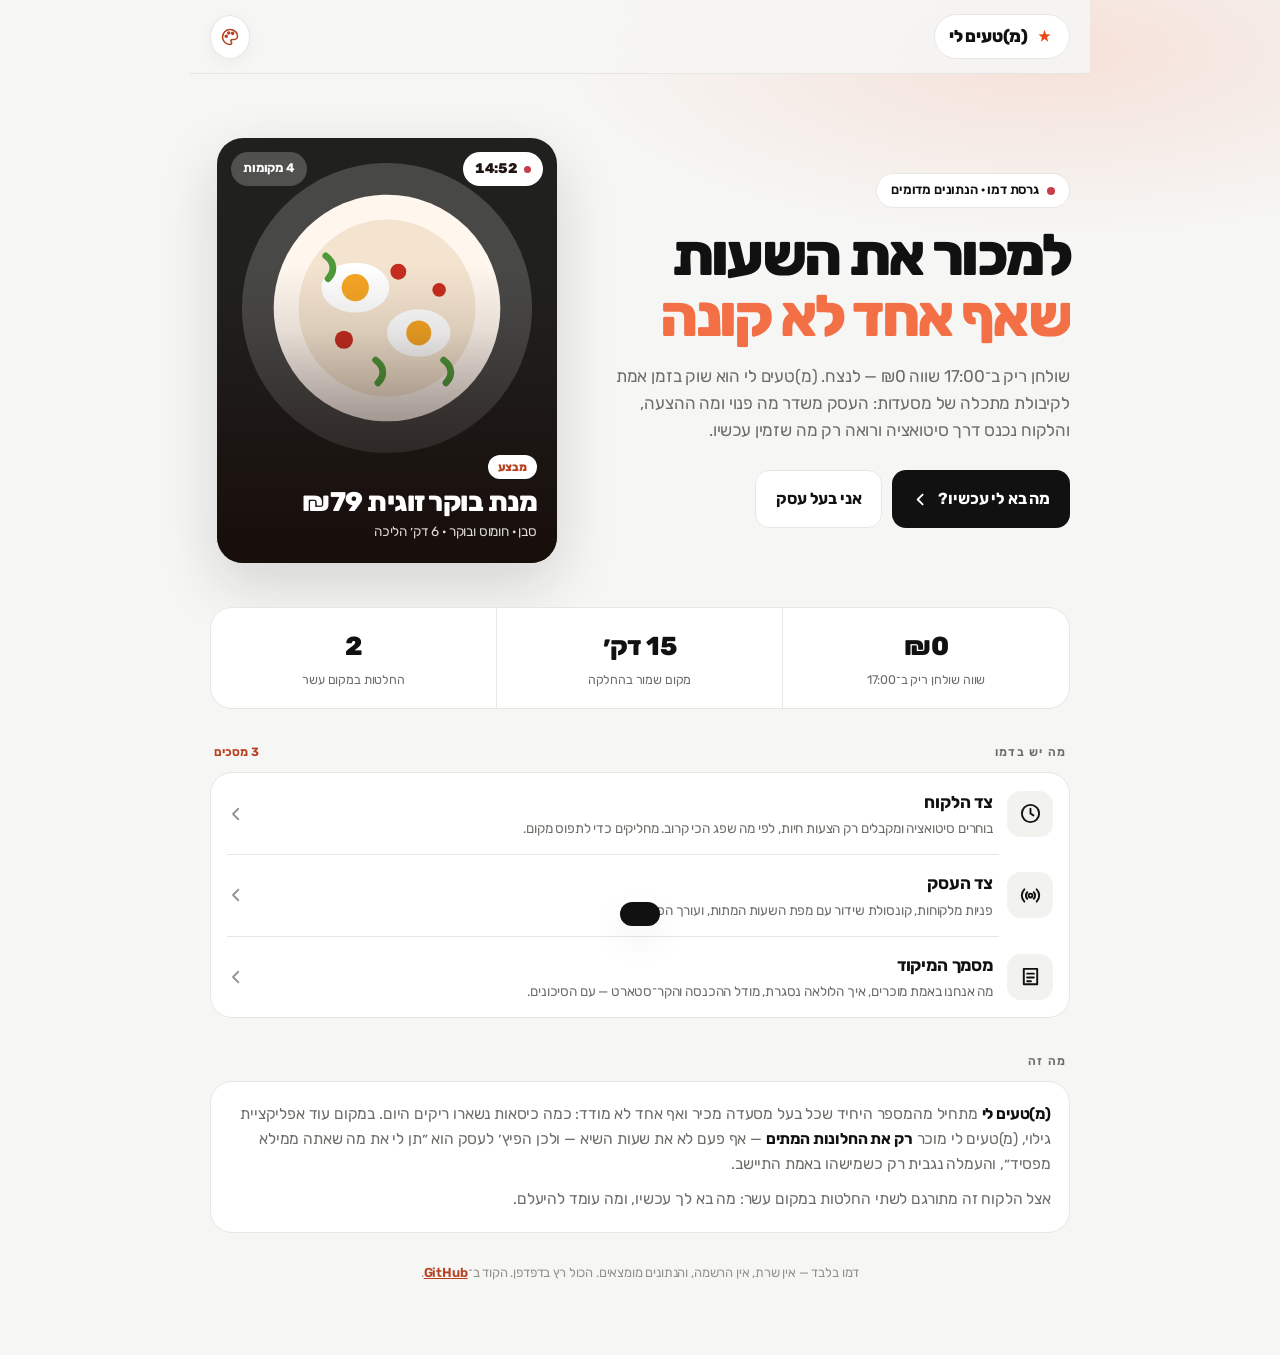
==== commit 0a77cc6a: "Apply modern UI layer to home page" ====
--- a/index.html
+++ b/index.html
@@ -490,6 +490,7 @@
 
 /* /SUPER:style */
 </style>
+<link rel="stylesheet" href="modern.css" />
 </head>
 <body>
 <div class="hero-wash"></div>
--- a/modern.css
+++ b/modern.css
@@ -0,0 +1,665 @@
+/* (מ)טעים לי — Modern Editorial UI
+   Inspired by the supplied references: clean white canvas, strong black type,
+   restrained warm accent, compact controls, hairline borders, minimal shadow.
+   This file intentionally avoids "AI-default" glow/gradient-heavy styling. */
+
+:root {
+  --modern-bg: #f6f6f4;
+  --modern-surface: #ffffff;
+  --modern-soft: #f2f2ef;
+  --modern-text: #111111;
+  --modern-muted: #6c6c68;
+  --modern-line: #e7e7e2;
+  --modern-accent: #f36f45;
+  --modern-accent-soft: #fff0e9;
+  --modern-success: #187a50;
+  --modern-danger: #c53f4b;
+  --modern-radius-sm: 12px;
+  --modern-radius-md: 16px;
+  --modern-radius-lg: 22px;
+  --modern-shadow: 0 14px 34px rgba(17,17,17,.07);
+  --modern-shadow-soft: 0 4px 16px rgba(17,17,17,.045);
+
+  /* Map existing design roles to the new visual language. */
+  --bg: var(--modern-bg);
+  --bg-edge: #ededeb;
+  --surface: var(--modern-surface);
+  --raised: var(--modern-soft);
+  --border: var(--modern-line);
+  --text: var(--modern-text);
+  --muted: var(--modern-muted);
+  --faint: #92928d;
+  --accent: var(--modern-accent);
+  --accent-hot: var(--modern-accent);
+  --accent-deep: #b64221;
+  --accent-soft: var(--modern-accent-soft);
+  --urgent: var(--modern-danger);
+  --grad: var(--modern-accent);
+  --glow: none;
+  --shadow-card: var(--modern-shadow-soft);
+  --shadow-pop: var(--modern-shadow);
+
+  --paper: var(--modern-bg);
+  --paper-edge: #ededeb;
+  --card: var(--modern-surface);
+  --card-2: var(--modern-soft);
+  --line: var(--modern-line);
+  --ink: var(--modern-text);
+  --ink-soft: var(--modern-muted);
+  --ink-faint: #92928d;
+  --teal: var(--modern-accent);
+  --teal-deep: #b64221;
+  --teal-tint: var(--modern-accent-soft);
+  --clay: var(--modern-accent);
+  --clay-deep: #b64221;
+  --clay-tint: var(--modern-accent-soft);
+  --sage: var(--modern-success);
+  --sage-tint: #eaf5ef;
+  --pink: var(--modern-danger);
+  --pink-tint: #fbecee;
+  --honey: var(--modern-accent);
+  --honey-tint: var(--modern-accent-soft);
+  --rose: var(--modern-danger);
+  --rose-tint: #fbecee;
+  --plum: var(--modern-muted);
+  --plum-tint: var(--modern-soft);
+  --plum-line: var(--modern-line);
+
+  --shadow-soft: var(--modern-shadow-soft);
+  --shadow-lift: var(--modern-shadow);
+  --shadow-depth-sm: var(--modern-shadow-soft);
+  --shadow-depth-md: var(--modern-shadow-soft);
+  --shadow-depth-lg: var(--modern-shadow);
+  --glow-green: none;
+  --glow-gold: none;
+
+  --radius-sm: var(--modern-radius-sm);
+  --radius-tile: var(--modern-radius-md);
+  --radius-btn: var(--modern-radius-sm);
+  --radius-card: var(--modern-radius-lg);
+  --radius-frame: 0px;
+  --r-card: var(--modern-radius-lg);
+  --r-card-lg: 26px;
+  --r-tile: var(--modern-radius-md);
+  --r-field: var(--modern-radius-sm);
+  --r-btn: 14px;
+  --r-chip: 999px;
+}
+
+:root[data-theme="dark"] {
+  --modern-bg: #111210;
+  --modern-surface: #191a18;
+  --modern-soft: #222320;
+  --modern-text: #f7f7f3;
+  --modern-muted: #b6b6af;
+  --modern-line: #30312d;
+  --modern-accent-soft: #3b2119;
+  --modern-shadow: 0 16px 42px rgba(0,0,0,.28);
+  --modern-shadow-soft: 0 5px 18px rgba(0,0,0,.18);
+  --bg-edge: #0c0d0b;
+  --paper-edge: #0c0d0b;
+  --faint: #85857e;
+  --ink-faint: #85857e;
+  --sage-tint: #173126;
+  --pink-tint: #391b20;
+  --rose-tint: #391b20;
+}
+
+html {
+  background: var(--bg-edge, var(--modern-bg));
+  color-scheme: light;
+}
+:root[data-theme="dark"] { color-scheme: dark; }
+
+body {
+  background: var(--modern-bg) !important;
+  color: var(--modern-text) !important;
+  letter-spacing: -.01em;
+}
+
+button, input, select, textarea, a {
+  -webkit-tap-highlight-color: transparent;
+}
+
+button, [role="button"], .tap, a.cta, a.row {
+  min-height: 44px;
+}
+
+button:focus-visible,
+a:focus-visible,
+input:focus-visible,
+textarea:focus-visible,
+select:focus-visible,
+[role="button"]:focus-visible {
+  outline: 3px solid color-mix(in srgb, var(--modern-accent) 40%, transparent) !important;
+  outline-offset: 2px !important;
+}
+
+::selection {
+  background: color-mix(in srgb, var(--modern-accent) 24%, transparent);
+}
+
+/* App shell: feels like a real mobile product, not a floating demo card. */
+#app {
+  max-width: 480px !important;
+  border-radius: 0 !important;
+  box-shadow: none !important;
+  background: var(--modern-bg) !important;
+}
+
+@media (min-width: 560px) {
+  #app {
+    margin-block: 20px !important;
+    min-height: calc(100dvh - 40px) !important;
+    height: calc(100dvh - 40px) !important;
+    border-radius: 28px !important;
+    box-shadow: 0 22px 70px rgba(17,17,17,.12) !important;
+    border: 1px solid var(--modern-line);
+  }
+}
+
+/* Typography: strong editorial hierarchy, less decorative. */
+h1, h2, h3, h4, .wordmark, .pick .word, .c-offer,
+.section-head h2, .stat b, .seg-hint b {
+  font-family: 'Rubik', system-ui, -apple-system, 'Segoe UI', sans-serif !important;
+}
+
+h1, .pick h1 {
+  letter-spacing: -.045em !important;
+}
+
+.wordmark {
+  color: var(--modern-text) !important;
+  letter-spacing: -.03em !important;
+  font-weight: 800 !important;
+}
+
+.appbar,
+.top,
+.bar {
+  background: color-mix(in srgb, var(--modern-bg) 92%, transparent) !important;
+  border-color: var(--modern-line) !important;
+  box-shadow: none !important;
+  backdrop-filter: blur(16px);
+  -webkit-backdrop-filter: blur(16px);
+}
+
+/* Cards: one hierarchy, no glow stacks. */
+.section,
+.inq,
+.stat,
+.booking,
+.hold,
+.group,
+.stats,
+.empty,
+.modal,
+.sheet,
+.arrive,
+.dish,
+.today-empty {
+  border: 1px solid var(--modern-line) !important;
+  box-shadow: none !important;
+  background: var(--modern-surface) !important;
+}
+
+.section,
+.inq,
+.group,
+.stats,
+.empty,
+.modal {
+  border-radius: var(--modern-radius-lg) !important;
+}
+
+.section {
+  padding: 20px !important;
+}
+
+.card {
+  border: 1px solid color-mix(in srgb, #fff 34%, transparent) !important;
+  box-shadow: 0 18px 50px rgba(17,17,17,.14) !important;
+  border-radius: 24px !important;
+}
+
+/* Home page / marketing. */
+.hero-wash {
+  background:
+    radial-gradient(50% 38% at 82% 8%, color-mix(in srgb, var(--modern-accent) 16%, transparent), transparent 76%),
+    linear-gradient(to bottom, transparent 58%, var(--modern-bg)) !important;
+}
+
+.brand-chip,
+.live-pill {
+  background: var(--modern-surface) !important;
+  border-color: var(--modern-line) !important;
+  box-shadow: none !important;
+}
+
+.cta {
+  border-radius: 14px !important;
+  min-height: 50px;
+  padding-inline: 20px !important;
+  box-shadow: none !important;
+}
+
+.cta.primary {
+  background: var(--modern-text) !important;
+  color: var(--modern-surface) !important;
+}
+
+.cta.ghost {
+  background: var(--modern-surface) !important;
+  border: 1px solid var(--modern-line) !important;
+}
+
+.mock {
+  border-radius: 26px !important;
+  transform: none !important;
+  background: #20201e !important;
+  box-shadow: 0 22px 60px rgba(17,17,17,.15) !important;
+}
+
+/* Situation picker: visually closer to modern commerce / mobility apps. */
+.pick {
+  padding: 28px 18px 30px !important;
+}
+
+.pick .word {
+  font-size: 18px !important;
+  color: var(--modern-text) !important;
+  margin-bottom: 30px !important;
+}
+
+.pick h1 {
+  font-size: clamp(30px, 8vw, 38px) !important;
+  line-height: 1.06 !important;
+  margin-bottom: 10px !important;
+}
+
+.pick .sub {
+  font-size: 14px !important;
+  line-height: 1.6 !important;
+  color: var(--modern-muted) !important;
+  max-width: 34ch;
+}
+
+.sit-grid {
+  gap: 10px !important;
+}
+
+.sit {
+  min-height: 124px !important;
+  border-radius: 18px !important;
+  padding: 16px !important;
+  border: 1px solid var(--modern-line) !important;
+  background: var(--modern-surface) !important;
+  box-shadow: none !important;
+}
+
+.sit:hover,
+.sit:focus-visible {
+  border-color: color-mix(in srgb, var(--modern-accent) 54%, var(--modern-line)) !important;
+}
+
+.sit svg {
+  color: var(--modern-text) !important;
+}
+
+.sit b {
+  font-size: 15.5px !important;
+  letter-spacing: -.02em;
+}
+
+.sit span {
+  color: var(--modern-muted) !important;
+}
+
+/* Compact segmented controls, like the references. */
+.when {
+  background: #e9e9e5 !important;
+  border-radius: 14px !important;
+  padding: 4px !important;
+  margin: 10px 14px !important;
+}
+
+:root[data-theme="dark"] .when { background: #262724 !important; }
+
+.wbtn {
+  min-height: 38px !important;
+  border-radius: 11px !important;
+  padding: 8px 6px !important;
+  font-weight: 600 !important;
+}
+
+.wbtn[aria-pressed="true"] {
+  background: var(--modern-surface) !important;
+  color: var(--modern-text) !important;
+  box-shadow: 0 1px 4px rgba(17,17,17,.10) !important;
+}
+
+/* Pills stay quiet; state is communicated by text + one accent. */
+.sit-chip,
+.holds-pill,
+.chip,
+.fchip,
+.live-toggle,
+.pill,
+.t-chip,
+.s-chip,
+.c-fit,
+.hold .cd,
+.mock .timer,
+.mock .seats {
+  border-radius: 999px !important;
+  box-shadow: none !important;
+}
+
+.sit-chip,
+.holds-pill,
+.chip,
+.fchip,
+.live-toggle {
+  background: var(--modern-surface) !important;
+  border: 1px solid var(--modern-line) !important;
+  color: var(--modern-text) !important;
+}
+
+.chip[aria-pressed="true"],
+.fchip[aria-pressed="true"] {
+  background: var(--modern-text) !important;
+  border-color: var(--modern-text) !important;
+  color: var(--modern-surface) !important;
+}
+
+.t-chip {
+  background: rgba(255,255,255,.96) !important;
+  color: #111 !important;
+}
+
+.t-chip.warn {
+  background: var(--modern-danger) !important;
+  color: #fff !important;
+}
+
+/* Buttons: black primary, white secondary, warm accent only for emphasis. */
+.btn,
+.inq-actions button,
+.detail-cta button,
+.modal-btns button,
+.empty .btn,
+.sheet-cta button,
+.add-row,
+.alt-box .send,
+.reply-row button {
+  border-radius: 13px !important;
+  box-shadow: none !important;
+  min-height: 44px;
+}
+
+.btn.save,
+.btn-approve,
+.detail-cta .approve,
+.modal-btns .primary,
+.empty .btn,
+.sheet-cta .send,
+.alt-box .send,
+.reply-row button {
+  background: var(--modern-text) !important;
+  color: var(--modern-surface) !important;
+}
+
+.btn.ghost,
+.btn-decline,
+.detail-cta .decline,
+.modal-btns .ghost {
+  background: var(--modern-surface) !important;
+  border: 1px solid var(--modern-line) !important;
+}
+
+.add-row {
+  background: var(--modern-accent-soft) !important;
+  color: #9c3f25 !important;
+  border: 1px solid color-mix(in srgb, var(--modern-accent) 28%, var(--modern-line)) !important;
+}
+
+/* Customer swipe actions: one dominant action, two quiet utilities. */
+.acts {
+  gap: 12px !important;
+  padding: 10px 16px calc(14px + env(safe-area-inset-bottom)) !important;
+}
+
+.act {
+  border: 1px solid var(--modern-line) !important;
+  box-shadow: none !important;
+  background: var(--modern-surface) !important;
+}
+
+.act.yes {
+  width: 64px !important;
+  height: 64px !important;
+  background: var(--modern-text) !important;
+  color: var(--modern-surface) !important;
+}
+
+.act.no {
+  color: var(--modern-danger) !important;
+}
+
+.act.info {
+  color: var(--modern-text) !important;
+}
+
+/* Forms: modern high-contrast fields, no colored halo. */
+input[type="text"],
+input[type="tel"],
+input[type="url"],
+input[type="number"],
+input[type="time"],
+input[type="search"],
+textarea,
+select,
+.reply-row input {
+  background: var(--modern-surface) !important;
+  border: 1px solid var(--modern-line) !important;
+  border-radius: 13px !important;
+  color: var(--modern-text) !important;
+  box-shadow: none !important;
+  min-height: 46px;
+}
+
+input:focus,
+textarea:focus,
+select:focus,
+.reply-row input:focus {
+  border-color: var(--modern-text) !important;
+  box-shadow: 0 0 0 3px color-mix(in srgb, var(--modern-text) 9%, transparent) !important;
+}
+
+/* Business dashboard density: clean grouped-list rhythm. */
+.scroll,
+.editor {
+  padding-inline: 14px !important;
+}
+
+.stats {
+  overflow: hidden;
+  gap: 0 !important;
+}
+
+.stat {
+  border: 0 !important;
+  border-radius: 0 !important;
+}
+
+.stat + .stat {
+  border-inline-start: 1px solid var(--modern-line) !important;
+}
+
+.stat b {
+  font-size: 24px !important;
+  color: var(--modern-text) !important;
+}
+
+.booking {
+  background: var(--modern-accent-soft) !important;
+  border-color: color-mix(in srgb, var(--modern-accent) 28%, var(--modern-line)) !important;
+}
+
+.booking .t {
+  color: #9c3f25 !important;
+}
+
+.inq {
+  padding: 16px !important;
+  margin-bottom: 10px !important;
+}
+
+.inq-note,
+.alt-box,
+.dish {
+  background: var(--modern-soft) !important;
+  border: 0 !important;
+}
+
+.inq-kind svg {
+  color: var(--modern-text) !important;
+}
+
+/* Bottom navigation: dark floating dock, direct visual cue from the references. */
+.bottom-nav,
+.bottom-tabs,
+.tabbar,
+nav.tabs {
+  margin: 8px 12px calc(8px + env(safe-area-inset-bottom)) !important;
+  border-radius: 18px !important;
+  background: #171816 !important;
+  color: #fff !important;
+  border: 0 !important;
+  box-shadow: 0 12px 32px rgba(17,17,17,.16) !important;
+  overflow: hidden;
+}
+
+.bottom-nav button,
+.bottom-tabs button,
+.tabbar button,
+nav.tabs button {
+  min-height: 54px !important;
+  color: rgba(255,255,255,.62) !important;
+}
+
+.bottom-nav button.active,
+.bottom-tabs button.active,
+.tabbar button.active,
+nav.tabs button.active,
+.bottom-nav [aria-selected="true"],
+.bottom-tabs [aria-selected="true"],
+.tabbar [aria-selected="true"],
+nav.tabs [aria-selected="true"] {
+  color: #fff !important;
+}
+
+/* Bottom sheets / detail views. */
+.sheet,
+.tray {
+  border-radius: 24px 24px 0 0 !important;
+  background: var(--modern-bg) !important;
+  border: 1px solid var(--modern-line) !important;
+  border-bottom: 0 !important;
+  box-shadow: 0 -18px 50px rgba(17,17,17,.12) !important;
+}
+
+.sheet-wrap,
+.tray-wrap,
+.modal-wrap {
+  background: rgba(17,17,17,.42) !important;
+  backdrop-filter: blur(5px);
+  -webkit-backdrop-filter: blur(5px);
+}
+
+.grip {
+  background: #c8c8c2 !important;
+}
+
+/* Remove decorative color washes from most utility surfaces. */
+.progress-fill {
+  background: var(--modern-text) !important;
+}
+
+.seg[aria-pressed="true"] {
+  background: var(--modern-text) !important;
+  color: var(--modern-surface) !important;
+  border-color: var(--modern-text) !important;
+  box-shadow: none !important;
+}
+
+.photo,
+.pbtn {
+  box-shadow: none !important;
+}
+
+.photo {
+  border: 1px solid var(--modern-line);
+}
+
+.add-photo {
+  background: transparent !important;
+  border-color: #c9c9c3 !important;
+}
+
+/* Home stats / rows: closer to high-end marketplace UI. */
+.stats b,
+.row .txt b {
+  color: var(--modern-text) !important;
+}
+
+.tile {
+  background: var(--modern-soft) !important;
+  color: var(--modern-text) !important;
+}
+
+a.row {
+  min-height: 76px !important;
+}
+
+a.row:hover {
+  background: var(--modern-soft) !important;
+}
+
+/* Accessibility: never rely on animation; keep usable zoom/text. */
+@media (prefers-reduced-motion: reduce) {
+  *,
+  *::before,
+  *::after {
+    scroll-behavior: auto !important;
+    animation-duration: .001ms !important;
+    animation-iteration-count: 1 !important;
+    transition-duration: .001ms !important;
+  }
+}
+
+@media (prefers-contrast: more) {
+  :root {
+    --modern-line: #bdbdb7;
+    --modern-muted: #4f4f4b;
+  }
+  button:focus-visible,
+  a:focus-visible,
+  input:focus-visible,
+  textarea:focus-visible,
+  select:focus-visible {
+    outline-width: 4px !important;
+  }
+}
+
+/* Do not make desktop cards comically wide. */
+@media (min-width: 900px) {
+  .wrap { max-width: 900px !important; }
+}
+
+/* Keep tiny screens practical. */
+@media (max-width: 370px) {
+  .sit-grid { grid-template-columns: 1fr !important; }
+  .grid-2 { grid-template-columns: 1fr !important; }
+  .pick { padding-inline: 14px !important; }
+}
